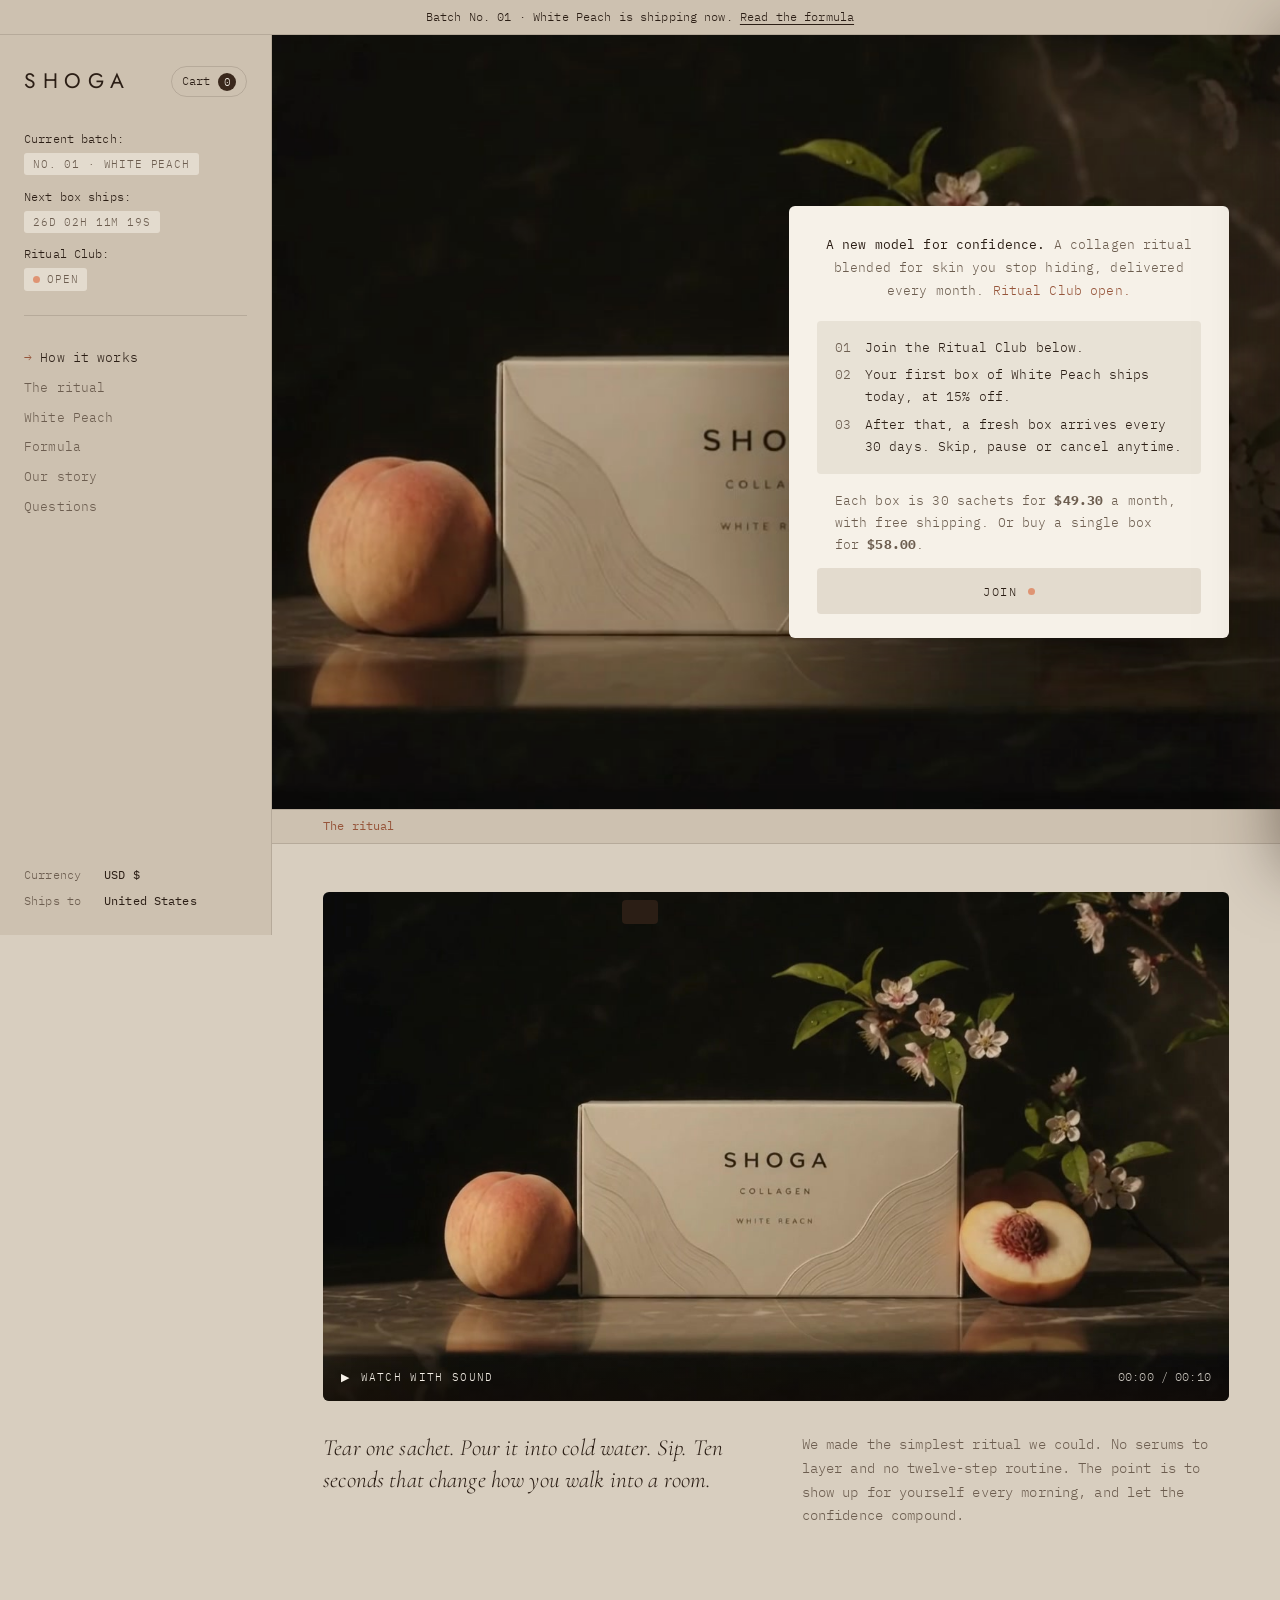
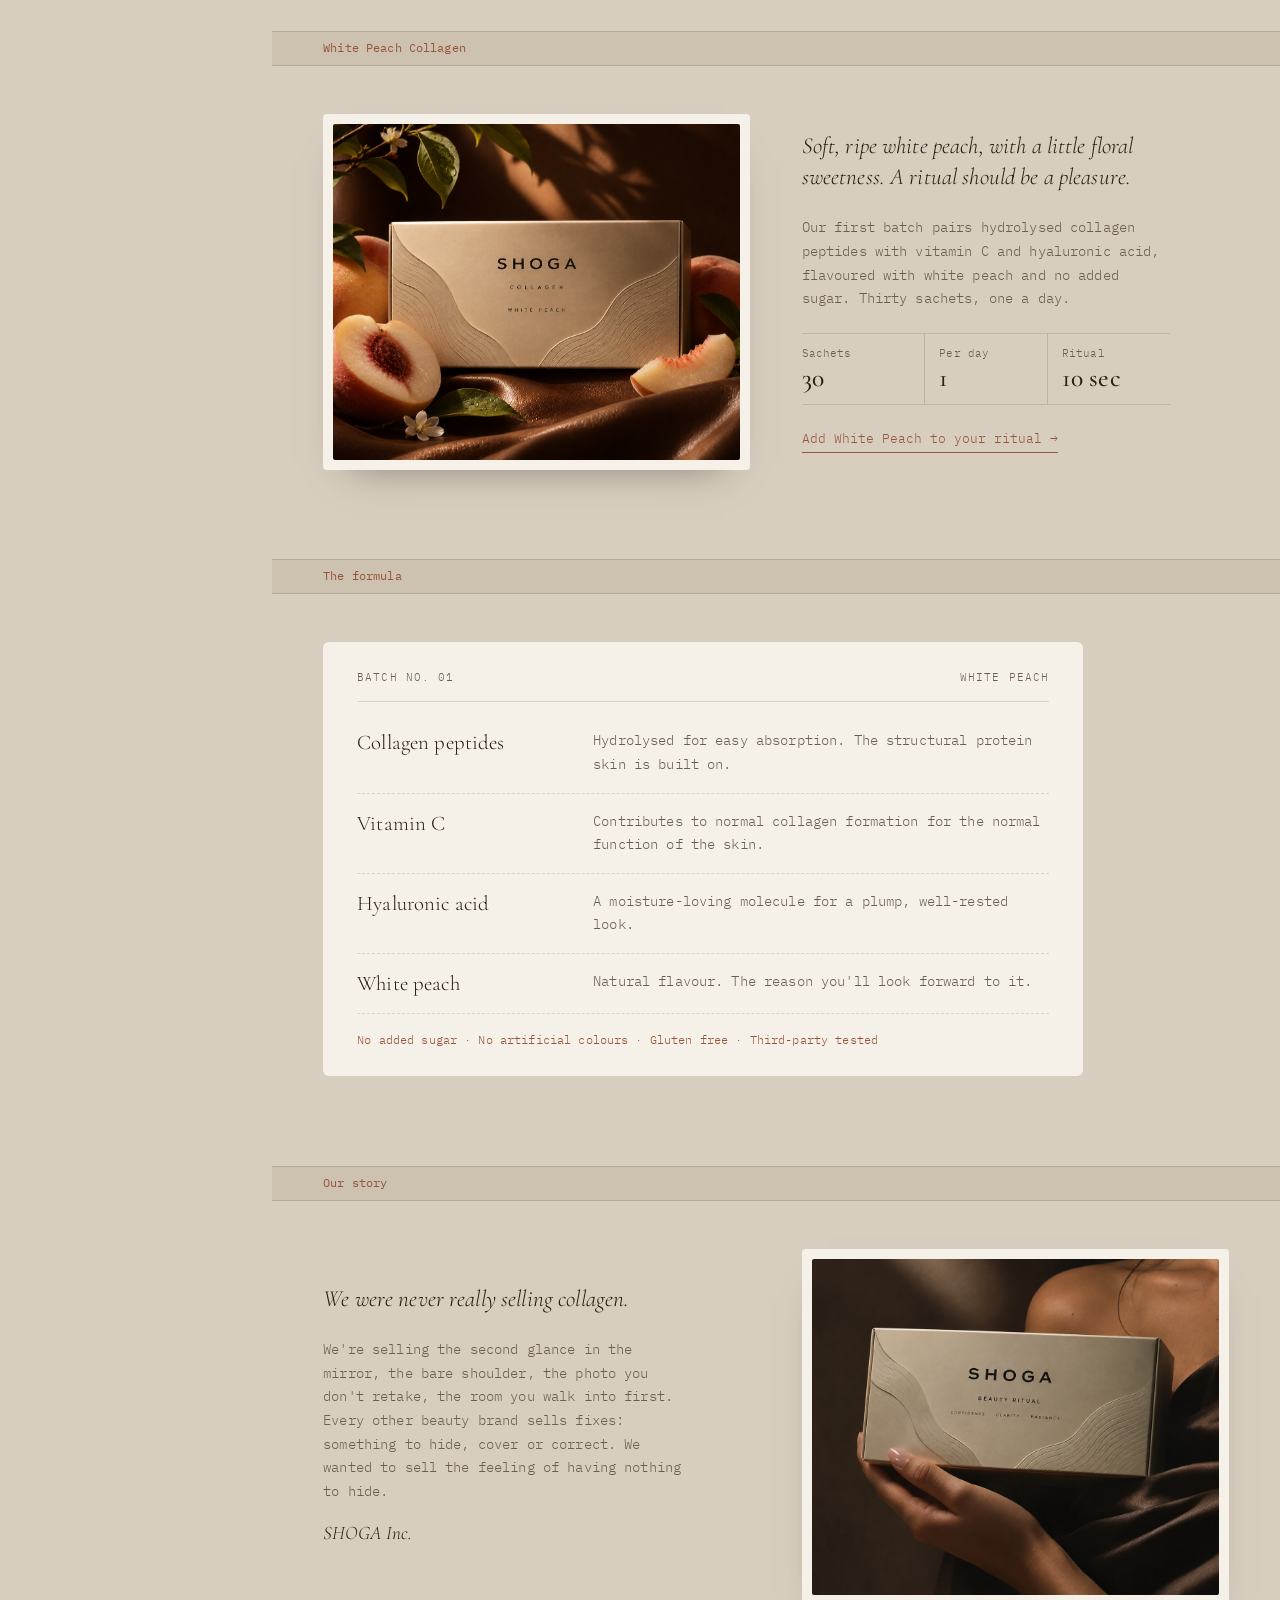
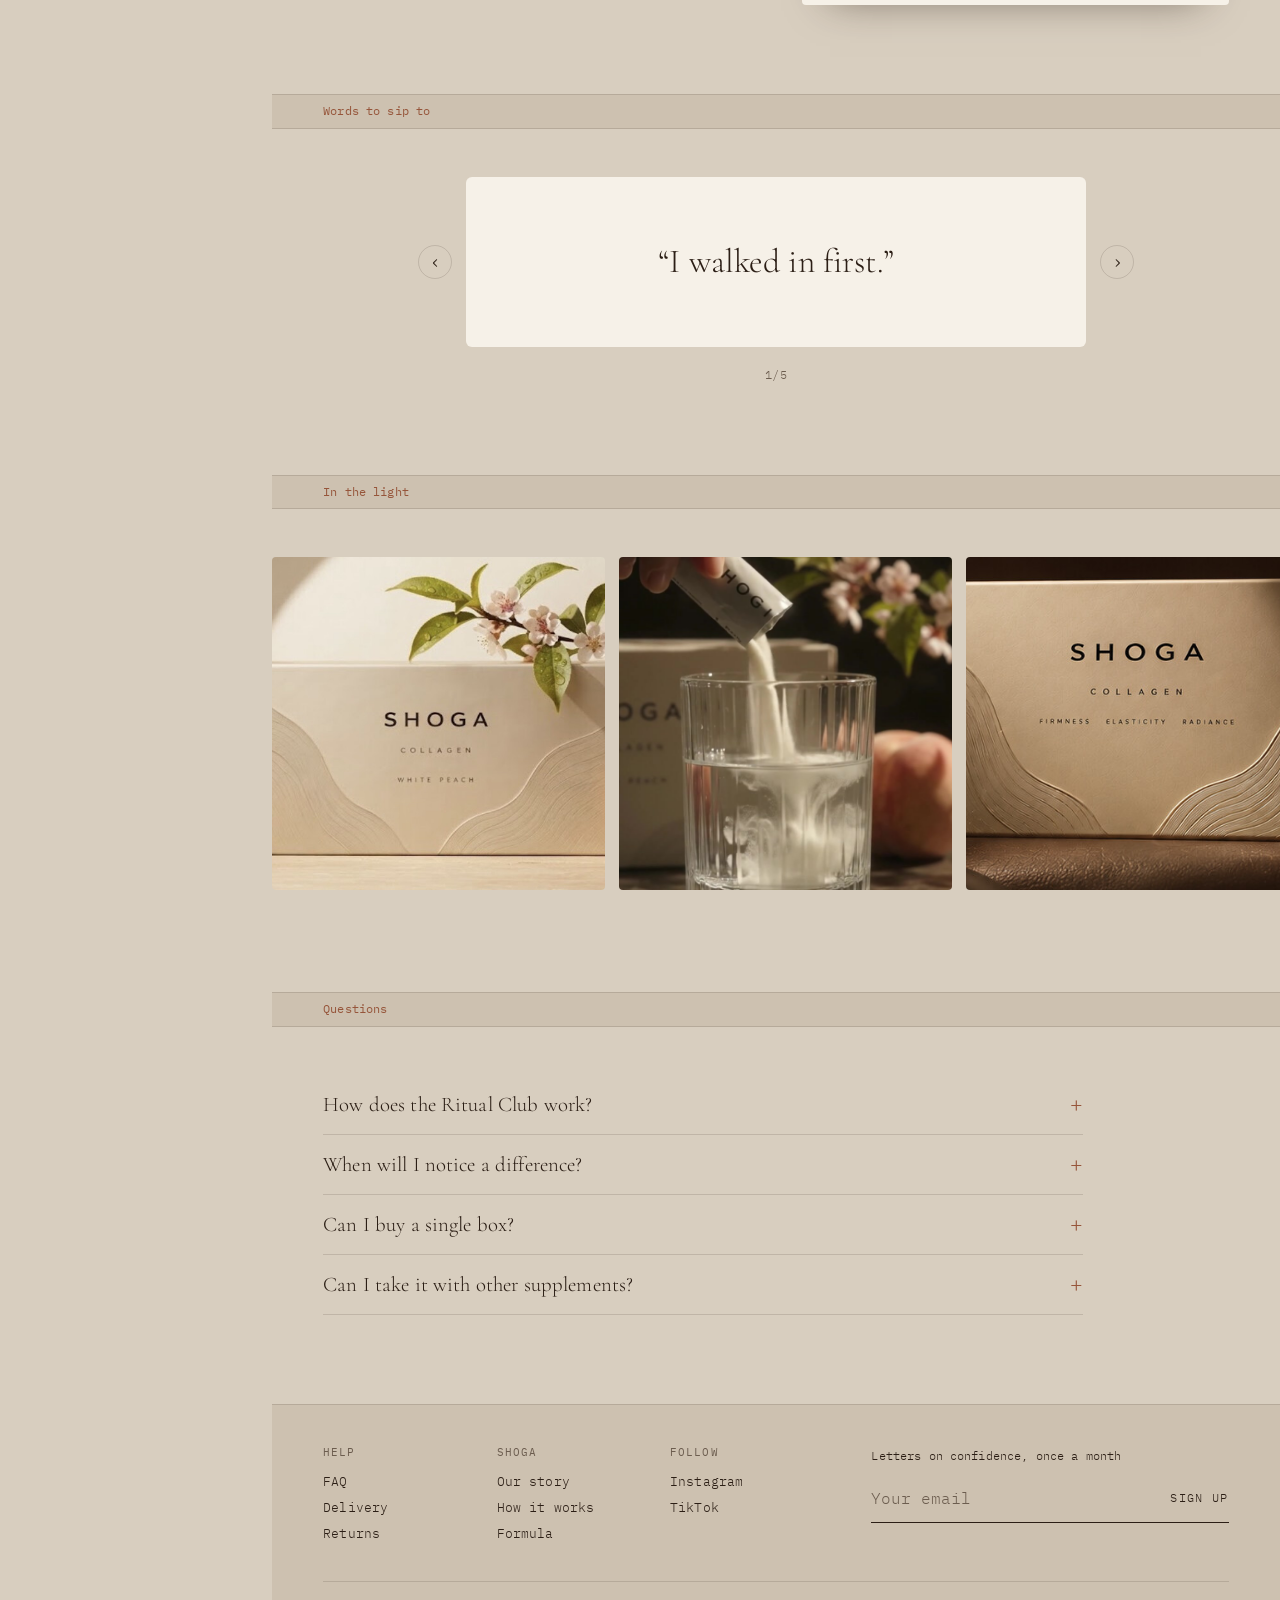
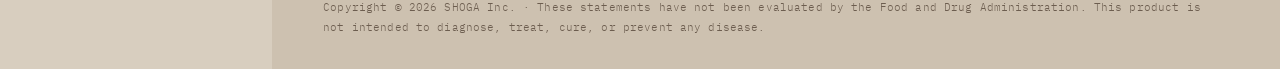
==== shoga-v2/index.html @ 698dd817 "Add SHOGA v2: membership-first Ritual Club site A second version of the site built around the Ritual" ====
<!doctype html>
<html lang="en">
<head>
  <meta charset="utf-8" />
  <meta name="viewport" content="width=device-width, initial-scale=1, viewport-fit=cover" />
  <title>SHOGA — Ritual Club</title>
  <meta name="description" content="SHOGA White Peach Collagen. A monthly confidence ritual, delivered to members of the Ritual Club." />
  <meta name="theme-color" content="#d6ccbd" />
  <link rel="preconnect" href="https://fonts.googleapis.com" />
  <link rel="preconnect" href="https://fonts.gstatic.com" crossorigin />
  <link href="https://fonts.googleapis.com/css2?family=Cormorant+Garamond:ital,wght@0,400;0,500;1,400&family=Jost:wght@400&family=IBM+Plex+Mono:ital,wght@0,300;0,400;0,500;1,300&display=swap" rel="stylesheet" />
  <link rel="stylesheet" href="styles.css" />
</head>
<body>
  <p class="notice"><a href="#formula">Batch No. 01 · White Peach is shipping now. <u>Read the formula</u></a></p>

  <div class="frame">
    <!-- Sidebar (desktop) / top bar (mobile) -->
    <aside class="side">
      <div class="side__top">
        <a href="#top" class="logo" aria-label="SHOGA home">SHOGA</a>
        <div class="side__actions">
          <button class="pill-btn cart-toggle" type="button" aria-label="Open cart">Cart <span class="cart-count">0</span></button>
          <button class="menu-btn" type="button" aria-label="Open menu" aria-expanded="false"><span></span><span></span><span></span></button>
        </div>
      </div>

      <dl class="status">
        <div><dt>Current batch:</dt><dd><span class="tag">No. 01 · White Peach</span></dd></div>
        <div><dt>Next box ships:</dt><dd><span class="tag tag--count" id="countdown">--d --h --m --s</span></dd></div>
        <div><dt>Ritual Club:</dt><dd><span class="tag tag--open"><i></i>Open</span></dd></div>
      </dl>

      <nav class="side__nav" aria-label="Sections">
        <a href="#how">How it works</a>
        <a href="#film">The ritual</a>
        <a href="#white-peach">White Peach</a>
        <a href="#formula">Formula</a>
        <a href="#story">Our story</a>
        <a href="#faq">Questions</a>
      </nav>

      <div class="side__foot">
        <div><span>Currency</span><b>USD $</b></div>
        <div><span>Ships to</span><b>United States</b></div>
      </div>
    </aside>

    <main id="top">
      <!-- HERO -->
      <section class="hero" aria-label="SHOGA Ritual Club">
        <div class="hero__media">
          <video autoplay muted loop playsinline preload="auto" poster="assets/ritual-poster.jpg">
            <source src="assets/ritual.mp4" type="video/mp4" />
          </video>
        </div>
        <div class="card hero__card" id="how">
          <p class="hero__lede"><b>A new model for confidence.</b> A collagen ritual blended for skin you stop hiding, delivered every month. <span class="accent">Ritual Club open.</span></p>
          <ol class="steps">
            <li><span>01</span>Join the Ritual Club below.</li>
            <li><span>02</span>Your first box of White Peach ships today, at 15% off.</li>
            <li><span>03</span>After that, a fresh box arrives every 30 days. Skip, pause or cancel anytime.</li>
          </ol>
          <p class="small">Each box is 30 sachets for <b data-price-sub></b> a month, with free shipping. Or buy a single box for <b data-price-once></b>.</p>
          <button class="btn btn--join" type="button" data-join>Join <i class="dot"></i></button>
        </div>
      </section>

      <!-- FILM -->
      <section class="block" id="film">
        <h2 class="label"><a href="#film">The ritual <span>#</span></a></h2>
        <div class="film">
          <video class="film__video" muted loop playsinline preload="metadata" poster="assets/step-box.jpg">
            <source src="assets/ritual.mp4" type="video/mp4" />
          </video>
          <div class="film__bar">
            <button class="film__play" type="button" aria-pressed="false">▶ <span>Watch with sound</span></button>
            <span class="film__time">00:00 / 00:10</span>
          </div>
        </div>
        <div class="split">
          <p class="italic">Tear one sachet. Pour it into cold water. Sip. Ten seconds that change how you walk into a room.</p>
          <p>We made the simplest ritual we could. No serums to layer and no twelve-step routine. The point is to show up for yourself every morning, and let the confidence compound.</p>
        </div>
      </section>

      <!-- WHITE PEACH -->
      <section class="block" id="white-peach">
        <h2 class="label"><a href="#white-peach">White Peach Collagen <span>#</span></a></h2>
        <div class="feature">
          <figure class="frame-img"><img src="assets/product-peach.jpg" alt="SHOGA Collagen White Peach box with fresh peaches on silk" loading="lazy" /></figure>
          <div class="feature__text">
            <p class="italic">Soft, ripe white peach, with a little floral sweetness. A ritual should be a pleasure.</p>
            <p>Our first batch pairs hydrolysed collagen peptides with vitamin C and hyaluronic acid, flavoured with white peach and no added sugar. Thirty sachets, one a day.</p>
            <ul class="facts">
              <li><span>Sachets</span><b>30</b></li>
              <li><span>Per day</span><b>1</b></li>
              <li><span>Ritual</span><b>10 sec</b></li>
            </ul>
            <button class="link" type="button" data-join>Add White Peach to your ritual →</button>
          </div>
        </div>
      </section>

      <!-- FORMULA -->
      <section class="block" id="formula">
        <h2 class="label"><a href="#formula">The formula <span>#</span></a></h2>
        <div class="card ledger">
          <p class="ledger__head"><span>Batch No. 01</span><span>White Peach</span></p>
          <dl>
            <div><dt>Collagen peptides</dt><dd>Hydrolysed for easy absorption. The structural protein skin is built on.</dd></div>
            <div><dt>Vitamin C</dt><dd>Contributes to normal collagen formation for the normal function of the skin.</dd></div>
            <div><dt>Hyaluronic acid</dt><dd>A moisture-loving molecule for a plump, well-rested look.</dd></div>
            <div><dt>White peach</dt><dd>Natural flavour. The reason you'll look forward to it.</dd></div>
          </dl>
          <p class="ledger__foot">No added sugar · No artificial colours · Gluten free · Third-party tested</p>
        </div>
      </section>

      <!-- STORY -->
      <section class="block" id="story">
        <h2 class="label"><a href="#story">Our story <span>#</span></a></h2>
        <div class="feature feature--rev">
          <figure class="frame-img"><img src="assets/hold.jpg" alt="A woman holding the SHOGA beauty ritual box against her shoulder" loading="lazy" /></figure>
          <div class="feature__text">
            <p class="italic">We were never really selling collagen.</p>
            <p>We're selling the second glance in the mirror, the bare shoulder, the photo you don't retake, the room you walk into first. Every other beauty brand sells fixes: something to hide, cover or correct. We wanted to sell the feeling of having nothing to hide.</p>
            <p class="sign">SHOGA Inc.</p>
          </div>
        </div>
      </section>

      <!-- WORDS (carousel) -->
      <section class="block" id="words">
        <h2 class="label"><a href="#words">Words to sip to <span>#</span></a></h2>
        <div class="carousel" aria-roledescription="carousel">
          <button class="carousel__nav" type="button" data-dir="-1" aria-label="Previous">‹</button>
          <div class="card carousel__card">
            <p class="carousel__quote" aria-live="polite"></p>
          </div>
          <button class="carousel__nav" type="button" data-dir="1" aria-label="Next">›</button>
          <p class="carousel__count"></p>
        </div>
      </section>

      <!-- GALLERY -->
      <section class="block" id="gallery">
        <h2 class="label"><a href="#gallery">In the light <span>#</span></a></h2>
        <div class="gallery" tabindex="0" aria-label="Product photos, scroll sideways">
          <img src="assets/daylight.jpg" alt="SHOGA box in daylight with peach blossom" loading="lazy" />
          <img src="assets/step-pour.jpg" alt="Collagen powder pouring into a glass of water" loading="lazy" />
          <img src="assets/box-night.jpg" alt="SHOGA box in warm evening light" loading="lazy" />
          <img src="assets/peach-macro.jpg" alt="Close-up of a dewy white peach" loading="lazy" />
          <img src="assets/emboss.jpg" alt="Embossed wave lines on the SHOGA box" loading="lazy" />
        </div>
      </section>

      <!-- FAQ -->
      <section class="block" id="faq">
        <h2 class="label"><a href="#faq">Questions <span>#</span></a></h2>
        <div class="faq">
          <details><summary>How does the Ritual Club work?</summary><p>Your first box ships when you join. After that a fresh box ships every 30 days at 15% off, with free shipping. Skip, pause or cancel from your account before the next box ships.</p></details>
          <details><summary>When will I notice a difference?</summary><p>Everyone's skin is different, so we don't promise overnight miracles. Collagen rewards consistency. We recommend the daily ritual for at least 8–12 weeks.</p></details>
          <details><summary>Can I buy a single box?</summary><p>Yes. Choose "One box" when you join. It's a single 30-day box with no subscription.</p></details>
          <details><summary>Can I take it with other supplements?</summary><p>Usually, yes. If you're pregnant, breastfeeding, taking medication or have a medical condition, check with your doctor first.</p></details>
        </div>
      </section>

      <footer class="footer">
        <div class="footer__cols">
          <div><h3>Help</h3><a href="#faq">FAQ</a><a href="#faq">Delivery</a><a href="#faq">Returns</a></div>
          <div><h3>SHOGA</h3><a href="#story">Our story</a><a href="#how">How it works</a><a href="#formula">Formula</a></div>
          <div><h3>Follow</h3><a href="#top">Instagram</a><a href="#top">TikTok</a></div>
        </div>
        <form class="newsletter" novalidate>
          <label for="email">Letters on confidence, once a month</label>
          <div><input id="email" type="email" placeholder="Your email" autocomplete="email" required /><button type="submit">Sign up</button></div>
          <p class="newsletter__msg" role="status"></p>
        </form>
        <p class="footer__legal">Copyright © <span id="year"></span> SHOGA Inc. · These statements have not been evaluated by the Food and Drug Administration. This product is not intended to diagnose, treat, cure, or prevent any disease.</p>
      </footer>
    </main>
  </div>

  <!-- Mobile menu -->
  <nav class="sheet-menu" aria-label="Sections" hidden>
    <a href="#how">How it works</a>
    <a href="#film">The ritual</a>
    <a href="#white-peach">White Peach</a>
    <a href="#formula">Formula</a>
    <a href="#story">Our story</a>
    <a href="#faq">Questions</a>
  </nav>

  <!-- Mobile join bar -->
  <div class="joinbar">
    <span><b data-price-sub></b> / month · Club open</span>
    <button class="btn btn--join" type="button" data-join>Join <i class="dot"></i></button>
  </div>

  <!-- Join card (modal on desktop, bottom sheet on mobile) -->
  <div class="scrim" hidden></div>
  <div class="join" role="dialog" aria-modal="true" aria-labelledby="joinTitle" hidden>
    <button class="join__close" type="button" aria-label="Close">×</button>
    <h2 id="joinTitle">Join the Ritual Club</h2>
    <p>Batch No. 01 · White Peach is shipping now. Choose how you'd like your ritual.</p>
    <fieldset class="opts">
      <legend class="sr-only">Plan</legend>
      <label class="opt"><input type="radio" name="plan" value="sub" id="plan-sub" checked />
        <span><b>Ritual Club</b><em>Every 30 days · Save 15% · Free shipping</em></span><strong data-price-sub></strong></label>
      <label class="opt"><input type="radio" name="plan" value="once" id="plan-once" />
        <span><b>One box</b><em>A single 30-day box</em></span><strong data-price-once></strong></label>
    </fieldset>
    <div class="join__qty">
      <span>Boxes</span>
      <div class="qty"><button type="button" data-q="-1" aria-label="Fewer boxes">−</button><output id="qty">1</output><button type="button" data-q="1" aria-label="More boxes">+</button></div>
    </div>
    <p class="join__meta"><span>Batch No. 01</span><span><i class="dot"></i> Club open</span></p>
    <button class="btn btn--solid" type="button" id="addToCart">Add to cart · <span data-total></span></button>
  </div>

  <!-- Cart -->
  <aside class="cart" aria-label="Cart" hidden>
    <header><h2>Your ritual</h2><button class="join__close cart-close" type="button" aria-label="Close cart">×</button></header>
    <div class="cart__items"></div>
    <footer>
      <p class="cart__row"><span>Subtotal</span><b data-subtotal>$0.00</b></p>
      <button class="btn btn--solid" type="button" id="checkout">Checkout</button>
    </footer>
  </aside>

  <div class="toast" role="status" aria-live="polite"></div>

  <script src="main.js"></script>
</body>
</html>
---- shoga-v2/styles.css ----
/* SHOGA v2 — Ritual Club
   Layout: a fixed status sidebar beside one long column of labelled ledger sections.
   On phones the sidebar becomes a top bar with a swipeable status strip. */
:root {
  color-scheme: light;
  --sand: #d8cebf;        /* page: travertine from the daylight shoot */
  --sand-deep: #cdc1b0;   /* sidebar and label bands */
  --paper: #f6f1e8;       /* cards */
  --ink: #2b1e15;         /* cocoa text */
  --ink-soft: #6c5d4f;
  --line: rgba(43, 30, 21, .14);
  --peach: #df9473;       /* status dot, small accents */
  --accent: #96553a;      /* accent text on paper */
  --button: #3a281c;

  --mono: "IBM Plex Mono", ui-monospace, "SFMono-Regular", Menlo, monospace;
  --serif: "Cormorant Garamond", Georgia, "Times New Roman", serif;
  --brand: "Jost", "Helvetica Neue", Arial, sans-serif;

  --side: 272px;
  --pad: max(16px, env(safe-area-inset-left, 0px));
  --pad-r: max(16px, env(safe-area-inset-right, 0px));
  --ease: cubic-bezier(.22, 1, .36, 1);
}

*, *::before, *::after { box-sizing: border-box; }
html { scroll-behavior: smooth; -webkit-text-size-adjust: 100%; scroll-padding-top: 16px; }
body {
  margin: 0; background: var(--sand); color: var(--ink);
  font: 300 13.5px/1.75 var(--mono); letter-spacing: .01em;
  -webkit-font-smoothing: antialiased;
}
body.lock { overflow: hidden; }
img, video { display: block; max-width: 100%; }
a { color: inherit; }
button { font: inherit; color: inherit; background: none; border: 0; padding: 0; cursor: pointer; }
p { margin: 0 0 1em; }
::selection { background: var(--peach); color: var(--ink); }
:focus-visible { outline: 1px solid var(--accent); outline-offset: 3px; }
.sr-only { position: absolute; width: 1px; height: 1px; overflow: hidden; clip: rect(0 0 0 0); white-space: nowrap; }
.accent { color: var(--accent); }
.small { font-size: 12.5px; color: var(--ink-soft); }
.italic { font-family: var(--serif); font-style: italic; font-size: 1.45rem; line-height: 1.35; text-wrap: balance; }

/* ---------- Notice ---------- */
.notice { margin: 0; padding: 7px var(--pad-r) 7px var(--pad); text-align: center; font-size: 11.5px; background: var(--sand-deep); border-bottom: 1px solid var(--line); }
.notice a { text-decoration: none; }
.notice u { text-underline-offset: 3px; }

/* ---------- Frame ---------- */
.frame { display: grid; grid-template-columns: var(--side) minmax(0, 1fr); align-items: start; }

/* ---------- Sidebar ---------- */
.side {
  position: sticky; top: 0; height: 100vh; height: 100dvh; overflow-y: auto; scrollbar-width: none;
  display: flex; flex-direction: column; gap: 28px;
  padding: 28px 24px 24px max(24px, env(safe-area-inset-left, 0px));
  background: var(--sand-deep); border-right: 1px solid var(--line);
}
.side__top { display: flex; align-items: center; justify-content: space-between; gap: 12px; }
.logo { font-family: var(--brand); font-weight: 400; font-size: 21px; letter-spacing: .32em; text-decoration: none; }
.side__actions { display: flex; align-items: center; gap: 10px; }
.pill-btn { display: inline-flex; align-items: center; gap: 8px; padding: 4px 10px; border: 1px solid var(--line); border-radius: 100px; font-size: 11.5px; transition: background .3s; }
.pill-btn:hover { background: var(--paper); }
.cart-count { min-width: 18px; padding: 0 5px; border-radius: 9px; background: var(--button); color: var(--paper); font-size: 10.5px; line-height: 18px; text-align: center; }
.menu-btn { display: none; }

.status { margin: 0; display: grid; gap: 10px; padding-bottom: 24px; border-bottom: 1px solid var(--line); }
.status > div { display: grid; grid-template-columns: 1fr; gap: 3px; }
.status dt { font-size: 12px; }
.status dd { margin: 0; }
.tag {
  display: inline-flex; align-items: center; gap: 7px; padding: 2px 9px; min-height: 22px;
  background: rgba(246, 241, 232, .55); border-radius: 3px;
  font-size: 10.5px; letter-spacing: .08em; text-transform: uppercase; color: var(--ink-soft);
  font-variant-numeric: tabular-nums; white-space: nowrap;
}
.tag--open i, .dot { display: inline-block; width: 7px; height: 7px; border-radius: 50%; background: var(--peach); animation: pulse 2.4s ease-in-out infinite; }
@keyframes pulse { 50% { opacity: .35; } }

.side__nav { display: grid; gap: 2px; }
.side__nav a { text-decoration: none; font-size: 12.5px; color: var(--ink-soft); padding: 3px 0; transition: color .2s, padding .3s var(--ease); }
.side__nav a:hover, .side__nav a.is-active { color: var(--ink); padding-left: 8px; }
.side__nav a.is-active::before { content: "→ "; color: var(--accent); margin-left: -8px; }

.side__foot { margin-top: auto; display: grid; gap: 6px; font-size: 11.5px; }
.side__foot div { display: grid; grid-template-columns: 80px 1fr; }
.side__foot span { color: var(--ink-soft); }
.side__foot b { font-weight: 400; }

/* ---------- Main column ---------- */
main { min-width: 0; }

.hero { position: relative; min-height: min(86vh, 820px); display: grid; align-items: center; justify-items: end; padding: 32px clamp(16px, 4vw, 56px); overflow: hidden; isolation: isolate; }
.hero__media { position: absolute; inset: 0; z-index: -1; background: var(--ink); }
.hero__media video { width: 100%; height: 100%; object-fit: cover; opacity: .9; }
.card { background: var(--paper); border-radius: 6px; }
.hero__card { width: min(440px, 100%); padding: 28px 28px 24px; box-shadow: 0 30px 60px -30px rgba(43,30,21,.5); }
.hero__lede { text-align: center; font-size: 13px; color: var(--ink-soft); margin-bottom: 18px; }
.hero__lede b { font-weight: 400; color: var(--ink); }
.steps { list-style: none; margin: 0 0 16px; padding: 16px 18px; background: rgba(216, 206, 191, .45); border-radius: 4px; display: grid; gap: 6px; font-size: 12.5px; }
.steps li { display: grid; grid-template-columns: 30px 1fr; }
.steps span { color: var(--ink-soft); font-variant-numeric: tabular-nums; }
.hero__card .small { padding: 0 18px; }

.btn { display: inline-flex; align-items: center; justify-content: center; gap: 10px; min-height: 46px; padding: 0 24px; border-radius: 4px; font-size: 12px; letter-spacing: .14em; text-transform: uppercase; transition: background .3s, color .3s, transform .2s; }
.btn:active { transform: scale(.98); }
.btn--join { width: 100%; background: rgba(216, 206, 191, .6); }
.btn--join:hover { background: var(--sand-deep); }
.btn--solid { width: 100%; background: var(--button); color: var(--paper); }
.btn--solid:hover { background: #4d3626; }

/* ---------- Labelled blocks ---------- */
.block { padding-bottom: clamp(48px, 7vw, 96px); }
.label { position: sticky; top: 0; z-index: 5; margin: 0 0 clamp(24px, 4vw, 48px); padding: 8px clamp(16px, 4vw, 56px); background: var(--sand-deep); border-block: 1px solid var(--line); font: 400 12px/1.4 var(--mono); color: var(--accent); }
.label a { text-decoration: none; }
.label span { color: var(--ink-soft); opacity: 0; transition: opacity .2s; }
.label a:hover span, .label a:focus-visible span { opacity: 1; }
.block > :not(.label) { margin-inline: clamp(16px, 4vw, 56px); }

.film { position: relative; overflow: hidden; border-radius: 6px; background: var(--ink); aspect-ratio: 16 / 9; max-width: 100%; }
.film__video { width: 100%; height: 100%; object-fit: cover; }
.film__bar { position: absolute; left: 0; right: 0; bottom: 0; display: flex; justify-content: space-between; align-items: center; gap: 12px; padding: 14px 18px; background: linear-gradient(0deg, rgba(20,12,7,.6), transparent); color: var(--paper); font-size: 11.5px; }
.film__play { display: inline-flex; gap: 10px; align-items: center; letter-spacing: .12em; text-transform: uppercase; font-size: 11px; }
.film__time { font-variant-numeric: tabular-nums; opacity: .8; }

.split { display: grid; grid-template-columns: 1fr 1fr; gap: clamp(20px, 4vw, 56px); margin-top: 32px; max-width: 980px; }
.split p:last-child { color: var(--ink-soft); }

.feature { display: grid; grid-template-columns: minmax(0, 1fr) minmax(0, 1fr); gap: clamp(24px, 4vw, 64px); align-items: center; max-width: 1100px; }
.feature--rev .frame-img { order: 2; }
.frame-img { margin: 0; padding: 10px; background: var(--paper); border-radius: 4px; box-shadow: 0 20px 40px -28px rgba(43,30,21,.6); }
.frame-img img { width: 100%; aspect-ratio: 4 / 3.3; object-fit: cover; border-radius: 2px; }
.feature__text { max-width: 46ch; }
.feature__text > p:not(.italic) { color: var(--ink-soft); }
.facts { list-style: none; margin: 22px 0; padding: 0; display: grid; grid-template-columns: repeat(3, 1fr); border-block: 1px solid var(--line); }
.facts li { display: grid; padding: 10px 0; }
.facts li + li { padding-left: 14px; border-left: 1px solid var(--line); }
.facts span { font-size: 11px; color: var(--ink-soft); }
.facts b { font-family: var(--serif); font-weight: 500; font-size: 1.6rem; line-height: 1.2; }
.link { color: var(--accent); border-bottom: 1px solid currentColor; padding-bottom: 2px; font-size: 12.5px; }
.sign { font-family: var(--serif); font-style: italic; font-size: 1.2rem; color: var(--ink) !important; }

.ledger { max-width: 760px; padding: 26px clamp(18px, 3vw, 34px); }
.ledger__head { display: flex; justify-content: space-between; font-size: 11px; letter-spacing: .1em; text-transform: uppercase; color: var(--ink-soft); padding-bottom: 14px; border-bottom: 1px solid var(--line); }
.ledger dl { margin: 0; }
.ledger dl > div { display: grid; grid-template-columns: minmax(150px, 220px) 1fr; gap: 16px; padding: 16px 0; border-bottom: 1px dashed var(--line); }
.ledger dt { font-family: var(--serif); font-size: 1.3rem; line-height: 1.3; }
.ledger dd { margin: 0; color: var(--ink-soft); }
.ledger__foot { margin: 16px 0 0; font-size: 11.5px; color: var(--accent); }

.carousel { display: grid; grid-template-columns: auto minmax(0, 620px) auto; justify-content: center; align-items: center; gap: 14px; }
.carousel__card { padding: clamp(28px, 5vw, 48px); text-align: center; min-height: 170px; display: grid; place-items: center; }
.carousel__quote { margin: 0; font-family: var(--serif); font-size: clamp(1.5rem, 3vw, 2.1rem); line-height: 1.25; transition: opacity .35s; }
.carousel__quote.fade { opacity: 0; }
.carousel__nav { width: 34px; height: 34px; border: 1px solid var(--line); border-radius: 50%; font-size: 18px; line-height: 1; transition: background .2s; }
.carousel__nav:hover { background: var(--paper); }
.carousel__count { grid-column: 1 / -1; text-align: center; margin: 4px 0 0; font-size: 11.5px; color: var(--ink-soft); font-variant-numeric: tabular-nums; }

.gallery { display: flex; gap: 14px; overflow-x: auto; scroll-snap-type: x mandatory; padding-bottom: 12px; scrollbar-width: thin; margin-inline: 0 !important; padding-inline: clamp(16px, 4vw, 56px); }
.gallery img { flex: 0 0 auto; width: clamp(220px, 26vw, 340px); aspect-ratio: 1; object-fit: cover; border-radius: 4px; scroll-snap-align: start; }

.faq { max-width: 760px; }
.faq details { border-bottom: 1px solid var(--line); }
.faq summary { list-style: none; display: flex; justify-content: space-between; gap: 16px; padding: 16px 0; cursor: pointer; font-family: var(--serif); font-size: 1.3rem; line-height: 1.3; }
.faq summary::-webkit-details-marker { display: none; }
.faq summary::after { content: "+"; font-family: var(--mono); color: var(--accent); transition: transform .3s var(--ease); }
.faq details[open] summary::after { transform: rotate(45deg); }
.faq details p { color: var(--ink-soft); max-width: 62ch; }

/* ---------- Footer ---------- */
.footer { display: grid; grid-template-columns: 1.4fr 1fr; gap: 32px 48px; padding: 40px clamp(16px, 4vw, 56px) calc(32px + env(safe-area-inset-bottom, 0px)); background: var(--sand-deep); border-top: 1px solid var(--line); }
.footer__cols { display: grid; grid-template-columns: repeat(3, 1fr); gap: 20px; }
.footer h3 { margin: 0 0 8px; font: 400 11px/1.4 var(--mono); letter-spacing: .1em; text-transform: uppercase; color: var(--ink-soft); }
.footer__cols a { display: block; text-decoration: none; font-size: 12.5px; padding: 2px 0; }
.footer__cols a:hover { color: var(--accent); }
.newsletter label { display: block; font-size: 12px; margin-bottom: 8px; }
.newsletter div { display: flex; border-bottom: 1px solid var(--ink); }
.newsletter input { flex: 1; min-width: 0; padding: 10px 0; border: 0; background: none; font: inherit; font-size: 16px; color: var(--ink); outline: none; }
.newsletter input::placeholder { color: var(--ink-soft); }
.newsletter button { font-size: 11.5px; letter-spacing: .12em; text-transform: uppercase; }
.newsletter__msg { min-height: 1.5em; margin: 8px 0 0; font-size: 12px; color: var(--accent); }
.footer__legal { grid-column: 1 / -1; margin: 0; padding-top: 16px; border-top: 1px solid var(--line); font-size: 11px; color: var(--ink-soft); }

/* ---------- Join card, cart, toast ---------- */
.scrim { position: fixed; inset: 0; z-index: 60; background: rgba(43, 30, 21, .35); backdrop-filter: blur(3px); -webkit-backdrop-filter: blur(3px); opacity: 0; transition: opacity .35s; }
.scrim.is-on { opacity: 1; }
.join {
  position: fixed; z-index: 70; left: 50%; top: 50%; width: min(400px, calc(100% - 32px));
  padding: 30px 26px 24px; background: var(--paper); border-radius: 6px;
  box-shadow: 0 40px 80px -30px rgba(43,30,21,.6);
  transform: translate(-50%, -46%); opacity: 0; transition: transform .45s var(--ease), opacity .35s;
}
.join.is-on { transform: translate(-50%, -50%); opacity: 1; }
.join h2 { margin: 0 0 10px; font: 400 1.9rem/1.1 var(--serif); }
.join > p { font-size: 12.5px; color: var(--ink-soft); }
.join__close { position: absolute; top: 0; right: 0; width: 40px; height: 40px; font-size: 22px; line-height: 1; color: var(--ink-soft); background: rgba(216,206,191,.45); border-radius: 0 6px 0 6px; }
.opts { border: 0; margin: 18px 0; padding: 0; display: grid; gap: 8px; }
.opt { position: relative; display: grid; grid-template-columns: 18px 1fr auto; align-items: center; gap: 10px; padding: 12px 14px; border: 1px solid var(--line); border-radius: 4px; cursor: pointer; transition: border-color .2s, background .2s; }
.opt input { margin: 0; accent-color: var(--button); width: 16px; height: 16px; }
.opt:has(input:checked) { border-color: var(--ink); background: rgba(216,206,191,.3); }
.opt b { display: block; font-weight: 400; }
.opt em { font-style: normal; font-size: 11.5px; color: var(--ink-soft); }
.opt strong { font-family: var(--serif); font-weight: 500; font-size: 1.25rem; white-space: nowrap; }
.opt strong s { font-size: .9rem; color: var(--ink-soft); margin-right: 4px; }
.join__qty { display: flex; justify-content: space-between; align-items: center; margin-bottom: 14px; font-size: 12px; }
.qty { display: inline-flex; align-items: center; border: 1px solid var(--line); border-radius: 4px; }
.qty button { width: 36px; height: 34px; font-size: 16px; }
.qty output { min-width: 22px; text-align: center; font-variant-numeric: tabular-nums; }
.join__meta { display: flex; justify-content: space-between; font-size: 10.5px; letter-spacing: .1em; text-transform: uppercase; color: var(--ink-soft); padding-top: 12px; border-top: 1px dashed var(--line); }
.join__meta span:last-child { display: inline-flex; gap: 6px; align-items: center; }

.cart { position: fixed; z-index: 70; top: 0; right: 0; bottom: 0; width: min(400px, 100%); display: flex; flex-direction: column; background: var(--paper); box-shadow: -30px 0 60px -30px rgba(43,30,21,.5); transform: translateX(100%); transition: transform .45s var(--ease); padding-bottom: env(safe-area-inset-bottom, 0px); }
.cart.is-on { transform: none; }
.cart header { position: relative; padding: 22px 24px; border-bottom: 1px solid var(--line); }
.cart header h2 { margin: 0; font: 400 1.6rem/1.1 var(--serif); }
.cart__items { flex: 1; overflow-y: auto; padding: 4px 24px; overscroll-behavior: contain; }
.cart__empty { padding: 48px 0; text-align: center; color: var(--ink-soft); }
.citem { display: grid; grid-template-columns: 64px 1fr auto; gap: 14px; align-items: center; padding: 16px 0; border-bottom: 1px solid var(--line); }
.citem img { width: 64px; height: 64px; object-fit: cover; border-radius: 3px; }
.citem b { display: block; font-weight: 400; }
.citem small { display: block; color: var(--ink-soft); font-size: 11.5px; margin-bottom: 6px; }
.citem .qty button { width: 28px; height: 26px; }
.citem__price { text-align: right; display: grid; gap: 6px; justify-items: end; }
.citem__rm { font-size: 11px; color: var(--ink-soft); text-decoration: underline; }
.upsell { width: 100%; margin: 10px 0; padding: 12px 14px; text-align: left; border: 1px dashed var(--accent); border-radius: 4px; font-size: 12px; color: var(--accent); }
.upsell:hover { background: rgba(223,148,115,.1); }
.cart footer { padding: 18px 24px 22px; border-top: 1px solid var(--line); display: grid; gap: 14px; }
.cart__row { display: flex; justify-content: space-between; margin: 0; }
.cart__row b { font-family: var(--serif); font-weight: 500; font-size: 1.3rem; }

.toast { position: fixed; z-index: 90; left: 50%; bottom: calc(24px + env(safe-area-inset-bottom, 0px)); max-width: calc(100% - 32px); padding: 12px 18px; background: var(--ink); color: var(--paper); border-radius: 4px; font-size: 12px; transform: translate(-50%, 200%); transition: transform .45s var(--ease); }
.toast.is-on { transform: translate(-50%, 0); }

.sheet-menu, .joinbar { display: none; }

/* ---------- Reveal ---------- */
.rv { opacity: 0; transform: translateY(18px); transition: opacity .9s var(--ease), transform .9s var(--ease); }
.rv.in { opacity: 1; transform: none; }

/* ---------- Tablet ---------- */
@media (max-width: 1080px) {
  :root { --side: 236px; }
  .feature, .split { grid-template-columns: 1fr; }
  .feature--rev .frame-img { order: 0; }
}

/* ---------- Phone ---------- */
@media (max-width: 760px) {
  body { font-size: 14px; }
  .frame { display: block; }
  .side {
    position: sticky; top: 0; z-index: 40; height: auto; gap: 0;
    padding: calc(10px + env(safe-area-inset-top, 0px)) var(--pad-r) 0 var(--pad);
    border-right: 0; border-bottom: 1px solid var(--line);
  }
  .logo { font-size: 18px; }
  .menu-btn { display: grid; gap: 4px; width: 36px; height: 36px; place-content: center; }
  .menu-btn span { display: block; width: 18px; height: 1px; background: var(--ink); transition: transform .3s var(--ease), opacity .2s; }
  .menu-btn[aria-expanded="true"] span:nth-child(1) { transform: translateY(5px) rotate(45deg); }
  .menu-btn[aria-expanded="true"] span:nth-child(2) { opacity: 0; }
  .menu-btn[aria-expanded="true"] span:nth-child(3) { transform: translateY(-5px) rotate(-45deg); }

  /* status rows become a swipeable strip */
  .status {
    display: flex; gap: 16px; overflow-x: auto; scrollbar-width: none;
    margin: 8px calc(var(--pad-r) * -1) 0 calc(var(--pad) * -1); padding: 8px var(--pad-r) 10px var(--pad);
    border-bottom: 0; border-top: 1px solid var(--line);
    -webkit-mask-image: linear-gradient(90deg, #000 85%, transparent); mask-image: linear-gradient(90deg, #000 85%, transparent);
  }
  .status::-webkit-scrollbar { display: none; }
  .status > div { display: flex; flex: none; gap: 6px; }
  .status dt { font-size: 11px; color: var(--ink-soft); }
  .side__nav, .side__foot { display: none; }

  .sheet-menu:not([hidden]) {
    display: grid; position: fixed; z-index: 35; left: 0; right: 0; top: var(--bar-h, 96px);
    padding: 8px var(--pad-r) 18px var(--pad); background: var(--sand-deep); border-bottom: 1px solid var(--line);
    box-shadow: 0 20px 40px -20px rgba(43,30,21,.4);
  }
  .sheet-menu a { padding: 12px 0; border-bottom: 1px solid var(--line); text-decoration: none; font-family: var(--serif); font-size: 1.4rem; }

  .label { top: var(--bar-h, 96px); }
  html { scroll-padding-top: calc(var(--bar-h, 96px) + 40px); }

  .hero { min-height: auto; padding: 0 0 20px; display: block; }
  .hero__media { position: relative; height: 56vh; min-height: 300px; }
  .hero__card { width: auto; margin: -64px var(--pad-r) 0 var(--pad); position: relative; padding: 22px 18px 18px; }
  .hero__card .small { padding: 0 4px; }
  .steps { padding: 14px; }

  .italic { font-size: 1.3rem; }
  .ledger dl > div { grid-template-columns: 1fr; gap: 4px; }
  .carousel { grid-template-columns: 1fr 1fr; }
  .carousel__card { grid-column: 1 / -1; grid-row: 1; }
  .carousel__nav { justify-self: center; }
  .gallery img { width: 72vw; }

  .footer { grid-template-columns: 1fr; padding-bottom: calc(96px + env(safe-area-inset-bottom, 0px)); }
  .footer__cols { grid-template-columns: repeat(2, 1fr); }

  /* sticky join bar */
  .joinbar {
    display: flex; position: fixed; z-index: 30; left: 0; right: 0; bottom: 0;
    align-items: center; justify-content: space-between; gap: 12px;
    padding: 10px var(--pad-r) calc(10px + env(safe-area-inset-bottom, 0px)) var(--pad);
    background: rgba(246, 241, 232, .94); backdrop-filter: blur(10px); -webkit-backdrop-filter: blur(10px);
    border-top: 1px solid var(--line); font-size: 12px;
  }
  .joinbar b { font-family: var(--serif); font-weight: 500; font-size: 1.2rem; }
  .joinbar .btn { width: auto; background: var(--button); color: var(--paper); }

  /* join card becomes a bottom sheet */
  .join {
    left: 0; right: 0; top: auto; bottom: 0; width: auto; max-height: 92dvh; overflow-y: auto;
    border-radius: 14px 14px 0 0; padding: 26px var(--pad-r) calc(20px + env(safe-area-inset-bottom, 0px)) var(--pad);
    transform: translateY(100%); opacity: 1;
  }
  .join.is-on { transform: none; }
  .join::before { content: ""; position: absolute; top: 8px; left: 50%; width: 40px; height: 4px; margin-left: -20px; border-radius: 2px; background: var(--line); }
  .join__close { border-radius: 0 14px 0 6px; }
  .opt { padding: 14px 12px; }
}

@media (prefers-reduced-motion: reduce) {
  *, *::before, *::after { animation: none !important; transition-duration: .01ms !important; }
  html { scroll-behavior: auto; }
  .rv { opacity: 1; transform: none; }
}
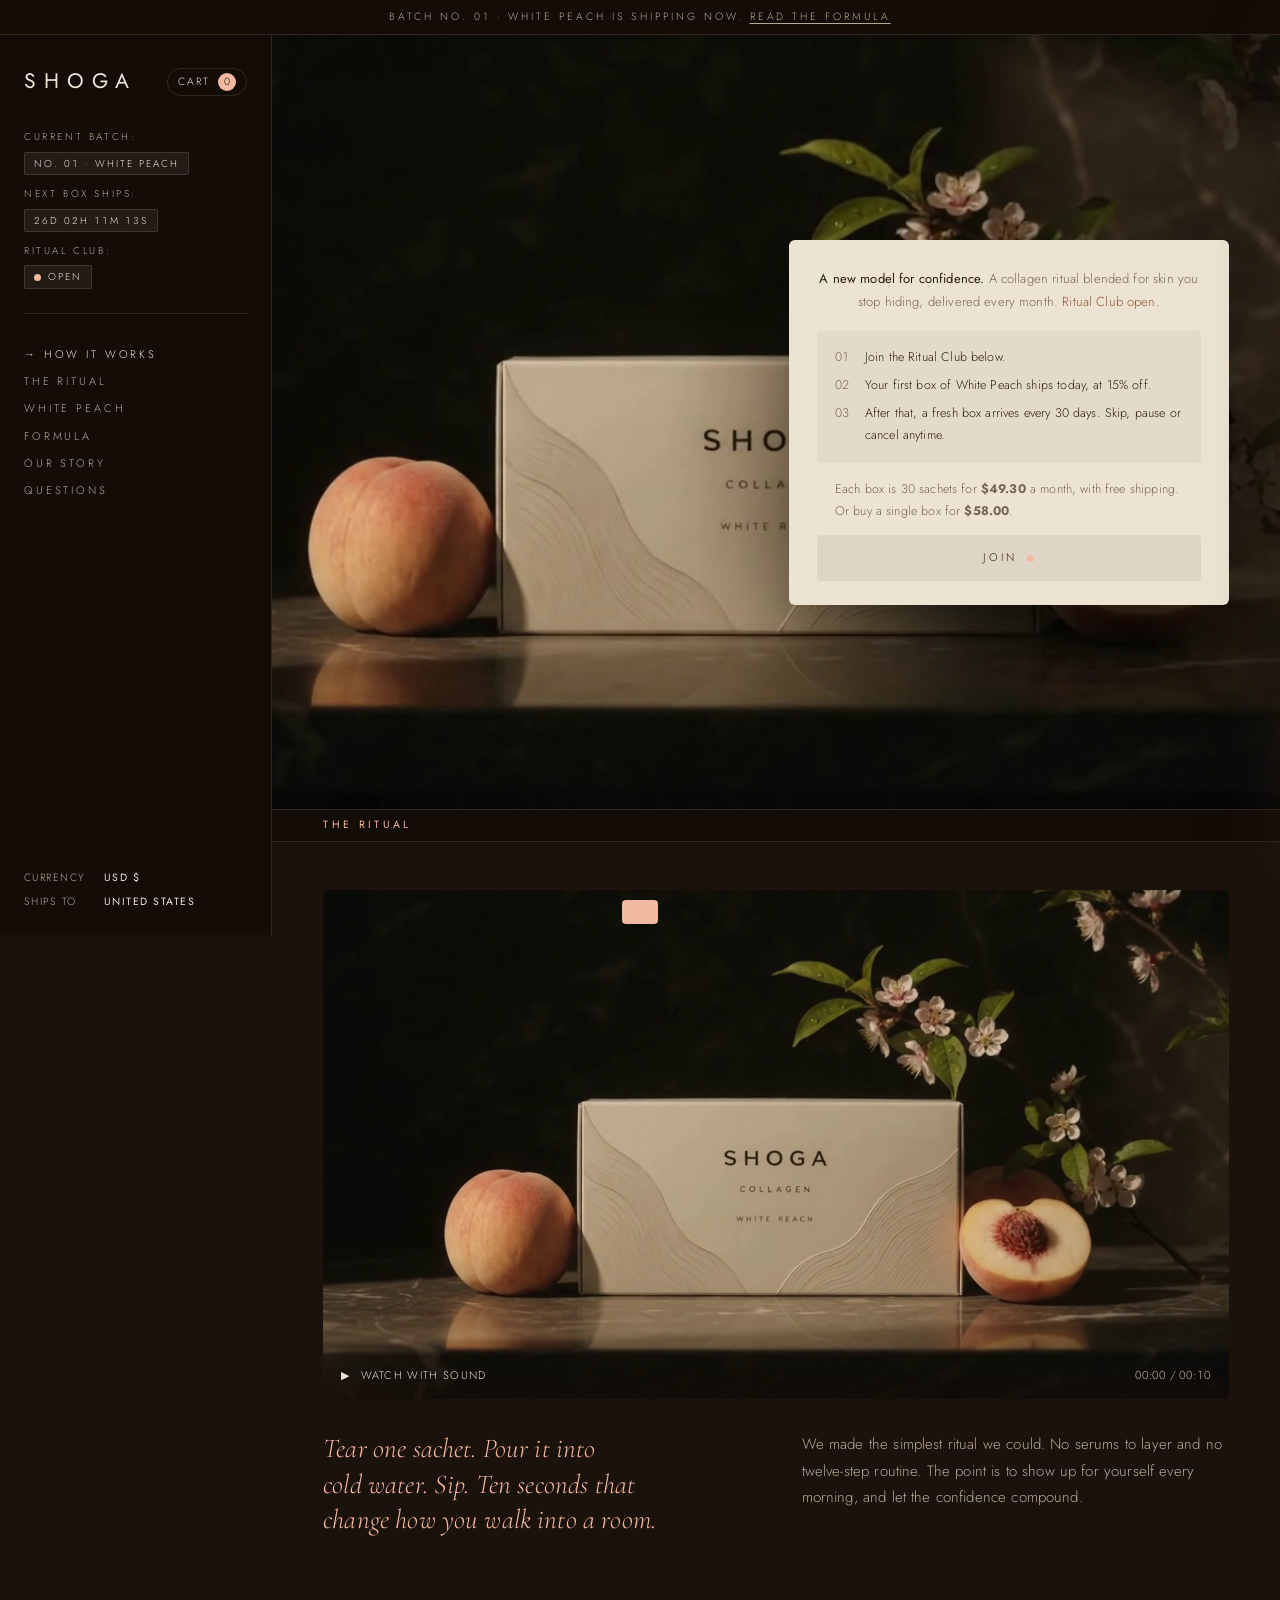
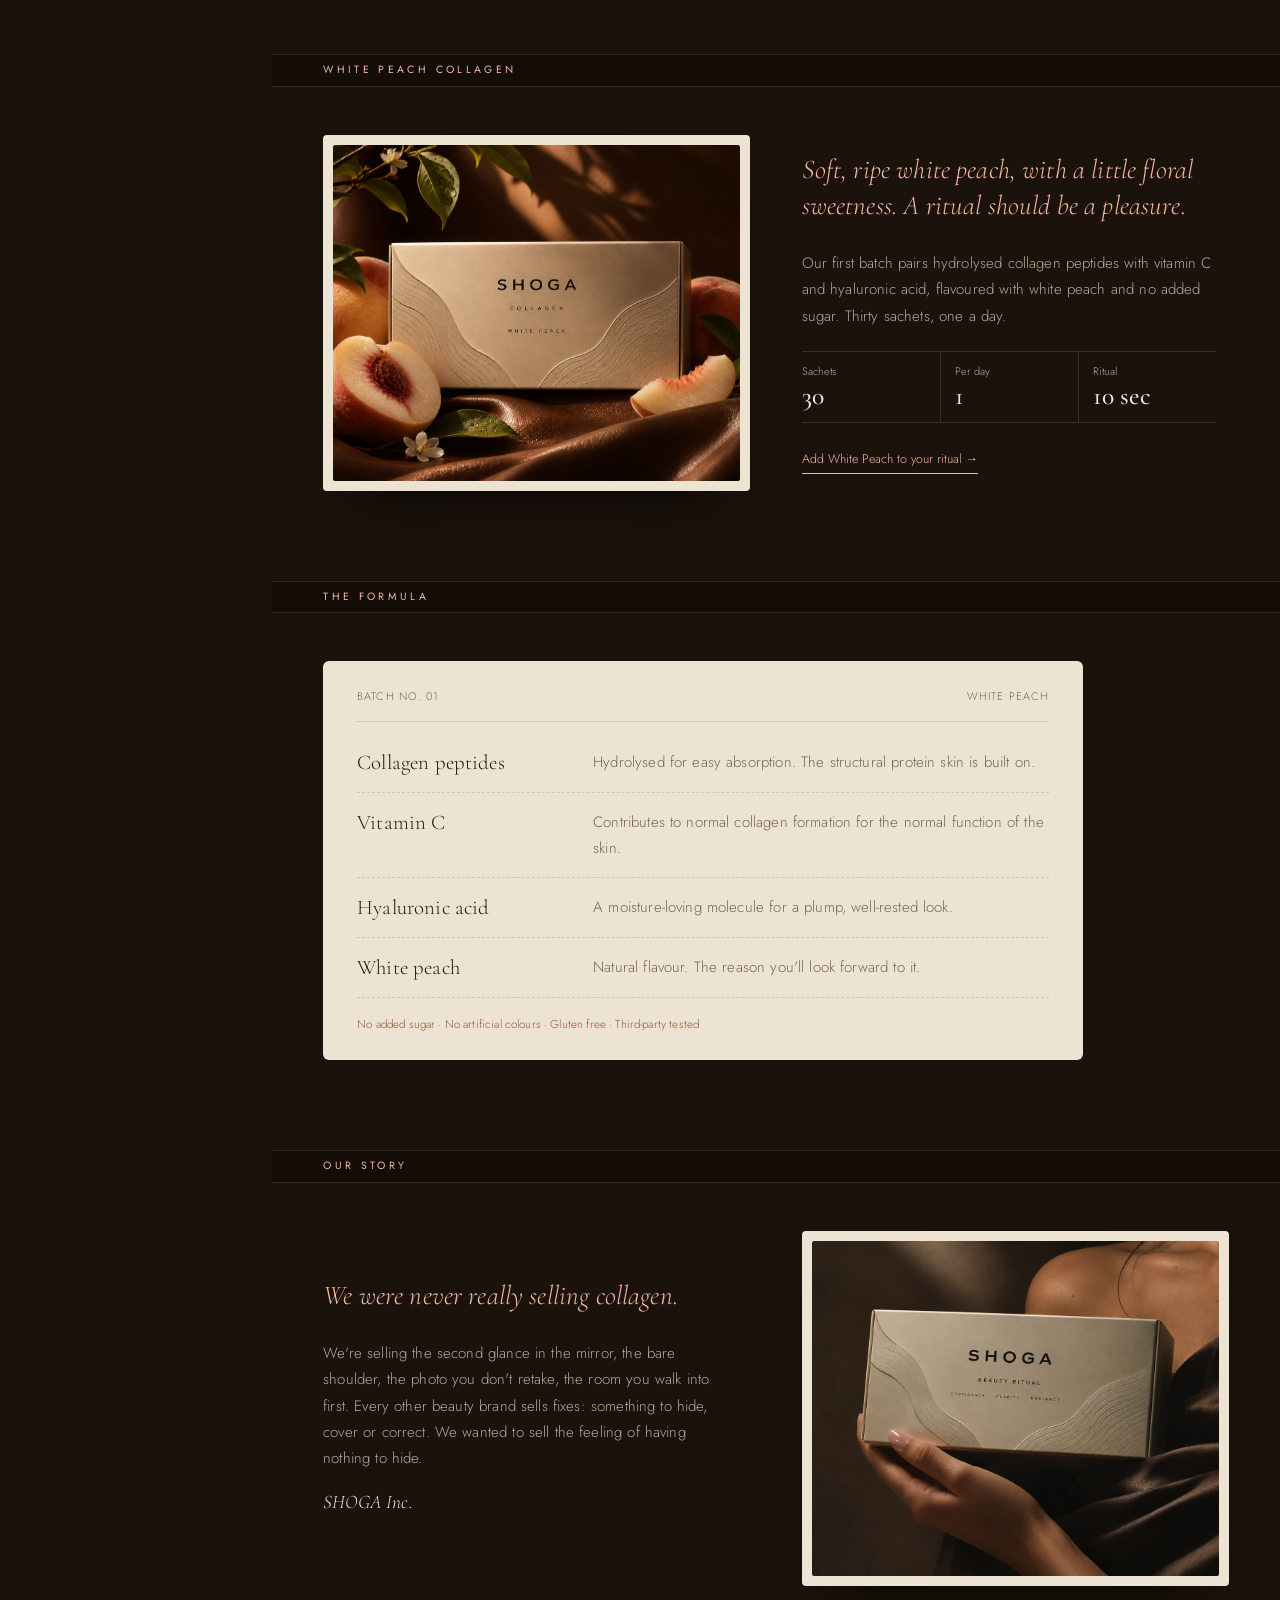
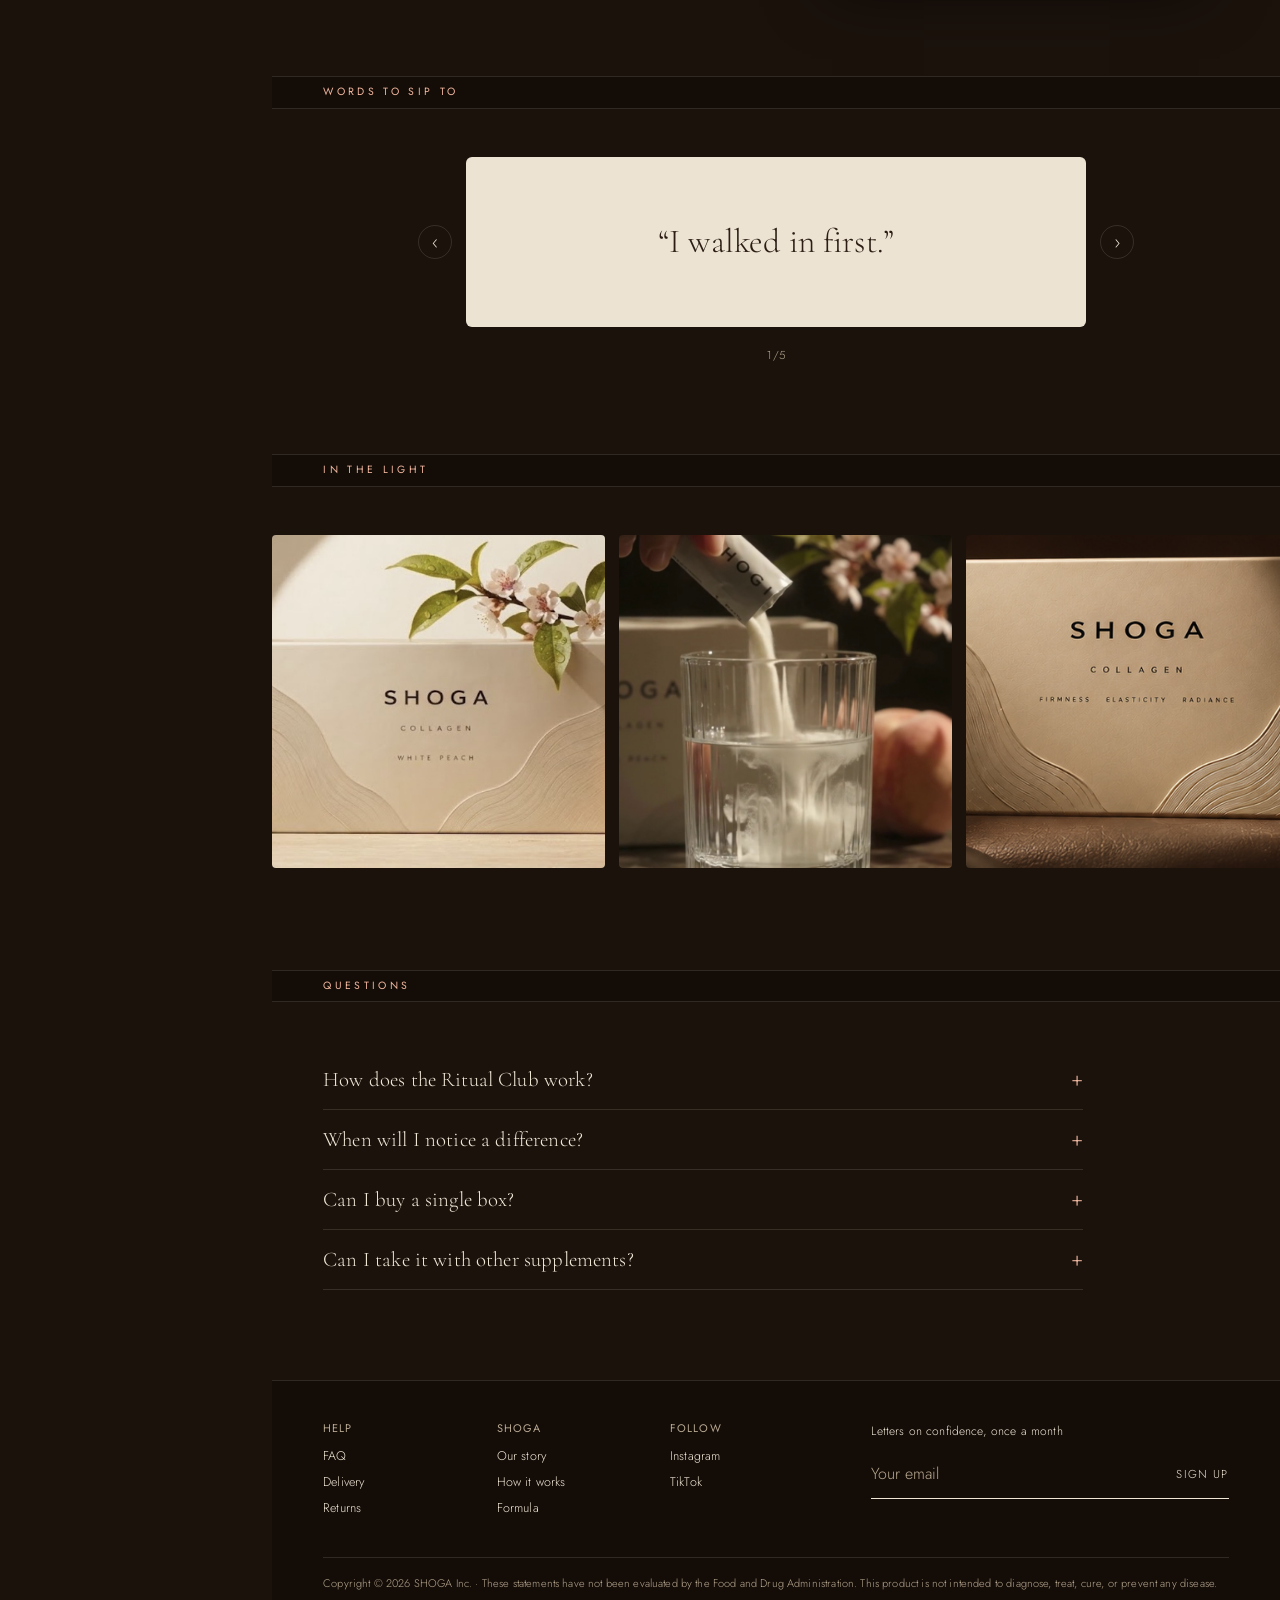
==== commit 52abf250: "Best-quality media for both sites; v2 matches the SHOGA brand - Ship the original ritual video strea" ====
--- a/shoga-v2/index.html
+++ b/shoga-v2/index.html
@@ -5,10 +5,10 @@
   <meta name="viewport" content="width=device-width, initial-scale=1, viewport-fit=cover" />
   <title>SHOGA — Ritual Club</title>
   <meta name="description" content="SHOGA White Peach Collagen. A monthly confidence ritual, delivered to members of the Ritual Club." />
-  <meta name="theme-color" content="#d6ccbd" />
+  <meta name="theme-color" content="#140c07" />
   <link rel="preconnect" href="https://fonts.googleapis.com" />
   <link rel="preconnect" href="https://fonts.gstatic.com" crossorigin />
-  <link href="https://fonts.googleapis.com/css2?family=Cormorant+Garamond:ital,wght@0,400;0,500;1,400&family=Jost:wght@400&family=IBM+Plex+Mono:ital,wght@0,300;0,400;0,500;1,300&display=swap" rel="stylesheet" />
+  <link href="https://fonts.googleapis.com/css2?family=Cormorant+Garamond:ital,wght@0,300;0,400;0,500;1,300;1,400&family=Jost:wght@300;400;500&display=swap" rel="stylesheet" />
   <link rel="stylesheet" href="styles.css" />
 </head>
 <body>
--- a/shoga-v2/styles.css
+++ b/shoga-v2/styles.css
@@ -2,18 +2,21 @@
    Layout: a fixed status sidebar beside one long column of labelled ledger sections.
    On phones the sidebar becomes a top bar with a swipeable status strip. */
 :root {
-  color-scheme: light;
-  --sand: #d8cebf;        /* page: travertine from the daylight shoot */
-  --sand-deep: #cdc1b0;   /* sidebar and label bands */
-  --paper: #f6f1e8;       /* cards */
-  --ink: #2b1e15;         /* cocoa text */
-  --ink-soft: #6c5d4f;
-  --line: rgba(43, 30, 21, .14);
-  --peach: #df9473;       /* status dot, small accents */
-  --accent: #96553a;      /* accent text on paper */
-  --button: #3a281c;
-
-  --mono: "IBM Plex Mono", ui-monospace, "SFMono-Regular", Menlo, monospace;
+  color-scheme: dark;
+  /* Brand palette: the cream box on a dark cocoa backdrop, lit warm, with white peach */
+  --sand: #1b120c;        /* page: cocoa */
+  --sand-deep: #140c07;   /* sidebar and label bands: deepest cocoa */
+  --paper: #ece3d2;       /* cards: the cream of the box */
+  --ink: #efe6d6;         /* text on cocoa */
+  --ink-soft: #b9aa93;
+  --line: rgba(239, 230, 214, .13);
+  --peach: #f2b8a0;       /* white peach */
+  --accent: #f2b8a0;      /* accent text on cocoa */
+  --gold: #c9a678;
+  --button: #2a1b12;
+  --cocoa-ink: #2b1d14;   /* text on cream */
+
+  --sans: "Jost", "Helvetica Neue", Arial, sans-serif;
   --serif: "Cormorant Garamond", Georgia, "Times New Roman", serif;
   --brand: "Jost", "Helvetica Neue", Arial, sans-serif;
 
@@ -23,11 +26,21 @@
   --ease: cubic-bezier(.22, 1, .36, 1);
 }
 
+/* Cream surfaces (cards, join sheet, cart) flip the text tokens, like print on the box */
+.card, .join, .cart, .frame-img {
+  --ink: var(--cocoa-ink);
+  --ink-soft: #75645a;
+  --line: rgba(43, 29, 20, .14);
+  --accent: #96553a;
+  color: var(--ink);
+  color-scheme: light; /* native radios and inputs drawn for the cream surface */
+}
+
 *, *::before, *::after { box-sizing: border-box; }
 html { scroll-behavior: smooth; -webkit-text-size-adjust: 100%; scroll-padding-top: 16px; }
 body {
   margin: 0; background: var(--sand); color: var(--ink);
-  font: 300 13.5px/1.75 var(--mono); letter-spacing: .01em;
+  font: 300 15px/1.75 var(--sans); letter-spacing: .01em;
   -webkit-font-smoothing: antialiased;
 }
 body.lock { overflow: hidden; }
@@ -40,10 +53,11 @@
 .sr-only { position: absolute; width: 1px; height: 1px; overflow: hidden; clip: rect(0 0 0 0); white-space: nowrap; }
 .accent { color: var(--accent); }
 .small { font-size: 12.5px; color: var(--ink-soft); }
-.italic { font-family: var(--serif); font-style: italic; font-size: 1.45rem; line-height: 1.35; text-wrap: balance; }
+.italic { font-family: var(--serif); font-style: italic; font-size: 1.7rem; line-height: 1.3; text-wrap: balance; color: var(--peach); }
+.card .italic, .join .italic { color: var(--accent); }
 
 /* ---------- Notice ---------- */
-.notice { margin: 0; padding: 7px var(--pad-r) 7px var(--pad); text-align: center; font-size: 11.5px; background: var(--sand-deep); border-bottom: 1px solid var(--line); }
+.notice { margin: 0; padding: 8px var(--pad-r) 8px var(--pad); text-align: center; font-size: 10.5px; letter-spacing: .28em; text-transform: uppercase; color: var(--ink-soft); background: var(--sand-deep); border-bottom: 1px solid var(--line); }
 .notice a { text-decoration: none; }
 .notice u { text-underline-offset: 3px; }
 
@@ -58,32 +72,32 @@
   background: var(--sand-deep); border-right: 1px solid var(--line);
 }
 .side__top { display: flex; align-items: center; justify-content: space-between; gap: 12px; }
-.logo { font-family: var(--brand); font-weight: 400; font-size: 21px; letter-spacing: .32em; text-decoration: none; }
+.logo { font-family: var(--brand); font-weight: 400; font-size: 21px; letter-spacing: .38em; text-decoration: none; }
 .side__actions { display: flex; align-items: center; gap: 10px; }
-.pill-btn { display: inline-flex; align-items: center; gap: 8px; padding: 4px 10px; border: 1px solid var(--line); border-radius: 100px; font-size: 11.5px; transition: background .3s; }
-.pill-btn:hover { background: var(--paper); }
-.cart-count { min-width: 18px; padding: 0 5px; border-radius: 9px; background: var(--button); color: var(--paper); font-size: 10.5px; line-height: 18px; text-align: center; }
+.pill-btn { display: inline-flex; align-items: center; gap: 8px; padding: 4px 10px; border: 1px solid var(--line); border-radius: 100px; font-size: 10.5px; letter-spacing: .2em; text-transform: uppercase; transition: background .3s; }
+.pill-btn:hover { background: rgba(239, 230, 214, .08); }
+.cart-count { min-width: 18px; padding: 0 5px; border-radius: 9px; background: var(--peach); color: var(--cocoa-ink); font-size: 10.5px; line-height: 18px; letter-spacing: 0; text-align: center; }
 .menu-btn { display: none; }
 
 .status { margin: 0; display: grid; gap: 10px; padding-bottom: 24px; border-bottom: 1px solid var(--line); }
 .status > div { display: grid; grid-template-columns: 1fr; gap: 3px; }
-.status dt { font-size: 12px; }
+.status dt { font-size: 10px; letter-spacing: .26em; text-transform: uppercase; color: var(--ink-soft); }
 .status dd { margin: 0; }
 .tag {
   display: inline-flex; align-items: center; gap: 7px; padding: 2px 9px; min-height: 22px;
-  background: rgba(246, 241, 232, .55); border-radius: 3px;
-  font-size: 10.5px; letter-spacing: .08em; text-transform: uppercase; color: var(--ink-soft);
+  background: rgba(239, 230, 214, .07); border: 1px solid var(--line); border-radius: 2px;
+  font-size: 10px; letter-spacing: .2em; text-transform: uppercase; color: var(--ink);
   font-variant-numeric: tabular-nums; white-space: nowrap;
 }
 .tag--open i, .dot { display: inline-block; width: 7px; height: 7px; border-radius: 50%; background: var(--peach); animation: pulse 2.4s ease-in-out infinite; }
 @keyframes pulse { 50% { opacity: .35; } }
 
 .side__nav { display: grid; gap: 2px; }
-.side__nav a { text-decoration: none; font-size: 12.5px; color: var(--ink-soft); padding: 3px 0; transition: color .2s, padding .3s var(--ease); }
+.side__nav a { text-decoration: none; font-size: 11px; letter-spacing: .26em; text-transform: uppercase; color: var(--ink-soft); padding: 3px 0; transition: color .2s, padding .3s var(--ease); }
 .side__nav a:hover, .side__nav a.is-active { color: var(--ink); padding-left: 8px; }
 .side__nav a.is-active::before { content: "→ "; color: var(--accent); margin-left: -8px; }
 
-.side__foot { margin-top: auto; display: grid; gap: 6px; font-size: 11.5px; }
+.side__foot { margin-top: auto; display: grid; gap: 6px; font-size: 10.5px; letter-spacing: .14em; text-transform: uppercase; }
 .side__foot div { display: grid; grid-template-columns: 80px 1fr; }
 .side__foot span { color: var(--ink-soft); }
 .side__foot b { font-weight: 400; }
@@ -92,10 +106,10 @@
 main { min-width: 0; }
 
 .hero { position: relative; min-height: min(86vh, 820px); display: grid; align-items: center; justify-items: end; padding: 32px clamp(16px, 4vw, 56px); overflow: hidden; isolation: isolate; }
-.hero__media { position: absolute; inset: 0; z-index: -1; background: var(--ink); }
-.hero__media video { width: 100%; height: 100%; object-fit: cover; opacity: .9; }
+.hero__media { position: absolute; inset: 0; z-index: -1; background: var(--sand-deep); }
+.hero__media video { width: 100%; height: 100%; object-fit: cover; }
 .card { background: var(--paper); border-radius: 6px; }
-.hero__card { width: min(440px, 100%); padding: 28px 28px 24px; box-shadow: 0 30px 60px -30px rgba(43,30,21,.5); }
+.hero__card { width: min(440px, 100%); padding: 28px 28px 24px; box-shadow: 0 40px 80px -30px rgba(0,0,0,.7); }
 .hero__lede { text-align: center; font-size: 13px; color: var(--ink-soft); margin-bottom: 18px; }
 .hero__lede b { font-weight: 400; color: var(--ink); }
 .steps { list-style: none; margin: 0 0 16px; padding: 16px 18px; background: rgba(216, 206, 191, .45); border-radius: 4px; display: grid; gap: 6px; font-size: 12.5px; }
@@ -103,22 +117,22 @@
 .steps span { color: var(--ink-soft); font-variant-numeric: tabular-nums; }
 .hero__card .small { padding: 0 18px; }
 
-.btn { display: inline-flex; align-items: center; justify-content: center; gap: 10px; min-height: 46px; padding: 0 24px; border-radius: 4px; font-size: 12px; letter-spacing: .14em; text-transform: uppercase; transition: background .3s, color .3s, transform .2s; }
+.btn { display: inline-flex; align-items: center; justify-content: center; gap: 10px; min-height: 46px; padding: 0 24px; border-radius: 3px; font-size: 11px; letter-spacing: .3em; text-transform: uppercase; transition: background .3s, color .3s, transform .2s; }
 .btn:active { transform: scale(.98); }
 .btn--join { width: 100%; background: rgba(216, 206, 191, .6); }
-.btn--join:hover { background: var(--sand-deep); }
+.btn--join:hover { background: rgba(43, 29, 20, .14); }
 .btn--solid { width: 100%; background: var(--button); color: var(--paper); }
-.btn--solid:hover { background: #4d3626; }
+.btn--solid:hover { background: #3d291c; }
 
 /* ---------- Labelled blocks ---------- */
 .block { padding-bottom: clamp(48px, 7vw, 96px); }
-.label { position: sticky; top: 0; z-index: 5; margin: 0 0 clamp(24px, 4vw, 48px); padding: 8px clamp(16px, 4vw, 56px); background: var(--sand-deep); border-block: 1px solid var(--line); font: 400 12px/1.4 var(--mono); color: var(--accent); }
+.label { position: sticky; top: 0; z-index: 5; margin: 0 0 clamp(24px, 4vw, 48px); padding: 8px clamp(16px, 4vw, 56px); background: var(--sand-deep); border-block: 1px solid var(--line); font: 400 10.5px/1.4 var(--sans); letter-spacing: .32em; text-transform: uppercase; color: var(--accent); }
 .label a { text-decoration: none; }
 .label span { color: var(--ink-soft); opacity: 0; transition: opacity .2s; }
 .label a:hover span, .label a:focus-visible span { opacity: 1; }
 .block > :not(.label) { margin-inline: clamp(16px, 4vw, 56px); }
 
-.film { position: relative; overflow: hidden; border-radius: 6px; background: var(--ink); aspect-ratio: 16 / 9; max-width: 100%; }
+.film { position: relative; overflow: hidden; border-radius: 6px; background: var(--sand-deep); aspect-ratio: 16 / 9; max-width: 100%; }
 .film__video { width: 100%; height: 100%; object-fit: cover; }
 .film__bar { position: absolute; left: 0; right: 0; bottom: 0; display: flex; justify-content: space-between; align-items: center; gap: 12px; padding: 14px 18px; background: linear-gradient(0deg, rgba(20,12,7,.6), transparent); color: var(--paper); font-size: 11.5px; }
 .film__play { display: inline-flex; gap: 10px; align-items: center; letter-spacing: .12em; text-transform: uppercase; font-size: 11px; }
@@ -129,7 +143,7 @@
 
 .feature { display: grid; grid-template-columns: minmax(0, 1fr) minmax(0, 1fr); gap: clamp(24px, 4vw, 64px); align-items: center; max-width: 1100px; }
 .feature--rev .frame-img { order: 2; }
-.frame-img { margin: 0; padding: 10px; background: var(--paper); border-radius: 4px; box-shadow: 0 20px 40px -28px rgba(43,30,21,.6); }
+.frame-img { margin: 0; padding: 10px; background: var(--paper); border-radius: 4px; box-shadow: 0 30px 60px -30px rgba(0,0,0,.75); }
 .frame-img img { width: 100%; aspect-ratio: 4 / 3.3; object-fit: cover; border-radius: 2px; }
 .feature__text { max-width: 46ch; }
 .feature__text > p:not(.italic) { color: var(--ink-soft); }
@@ -154,7 +168,7 @@
 .carousel__quote { margin: 0; font-family: var(--serif); font-size: clamp(1.5rem, 3vw, 2.1rem); line-height: 1.25; transition: opacity .35s; }
 .carousel__quote.fade { opacity: 0; }
 .carousel__nav { width: 34px; height: 34px; border: 1px solid var(--line); border-radius: 50%; font-size: 18px; line-height: 1; transition: background .2s; }
-.carousel__nav:hover { background: var(--paper); }
+.carousel__nav:hover { background: rgba(239, 230, 214, .08); }
 .carousel__count { grid-column: 1 / -1; text-align: center; margin: 4px 0 0; font-size: 11.5px; color: var(--ink-soft); font-variant-numeric: tabular-nums; }
 
 .gallery { display: flex; gap: 14px; overflow-x: auto; scroll-snap-type: x mandatory; padding-bottom: 12px; scrollbar-width: thin; margin-inline: 0 !important; padding-inline: clamp(16px, 4vw, 56px); }
@@ -164,26 +178,27 @@
 .faq details { border-bottom: 1px solid var(--line); }
 .faq summary { list-style: none; display: flex; justify-content: space-between; gap: 16px; padding: 16px 0; cursor: pointer; font-family: var(--serif); font-size: 1.3rem; line-height: 1.3; }
 .faq summary::-webkit-details-marker { display: none; }
-.faq summary::after { content: "+"; font-family: var(--mono); color: var(--accent); transition: transform .3s var(--ease); }
+.faq summary::after { content: "+"; font-family: var(--sans); color: var(--accent); transition: transform .3s var(--ease); }
 .faq details[open] summary::after { transform: rotate(45deg); }
 .faq details p { color: var(--ink-soft); max-width: 62ch; }
 
 /* ---------- Footer ---------- */
 .footer { display: grid; grid-template-columns: 1.4fr 1fr; gap: 32px 48px; padding: 40px clamp(16px, 4vw, 56px) calc(32px + env(safe-area-inset-bottom, 0px)); background: var(--sand-deep); border-top: 1px solid var(--line); }
 .footer__cols { display: grid; grid-template-columns: repeat(3, 1fr); gap: 20px; }
-.footer h3 { margin: 0 0 8px; font: 400 11px/1.4 var(--mono); letter-spacing: .1em; text-transform: uppercase; color: var(--ink-soft); }
+.footer h3 { margin: 0 0 8px; font: 400 11px/1.4 var(--sans); letter-spacing: .1em; text-transform: uppercase; color: var(--ink-soft); }
 .footer__cols a { display: block; text-decoration: none; font-size: 12.5px; padding: 2px 0; }
 .footer__cols a:hover { color: var(--accent); }
 .newsletter label { display: block; font-size: 12px; margin-bottom: 8px; }
 .newsletter div { display: flex; border-bottom: 1px solid var(--ink); }
 .newsletter input { flex: 1; min-width: 0; padding: 10px 0; border: 0; background: none; font: inherit; font-size: 16px; color: var(--ink); outline: none; }
 .newsletter input::placeholder { color: var(--ink-soft); }
+.newsletter input { caret-color: var(--peach); }
 .newsletter button { font-size: 11.5px; letter-spacing: .12em; text-transform: uppercase; }
 .newsletter__msg { min-height: 1.5em; margin: 8px 0 0; font-size: 12px; color: var(--accent); }
 .footer__legal { grid-column: 1 / -1; margin: 0; padding-top: 16px; border-top: 1px solid var(--line); font-size: 11px; color: var(--ink-soft); }
 
 /* ---------- Join card, cart, toast ---------- */
-.scrim { position: fixed; inset: 0; z-index: 60; background: rgba(43, 30, 21, .35); backdrop-filter: blur(3px); -webkit-backdrop-filter: blur(3px); opacity: 0; transition: opacity .35s; }
+.scrim { position: fixed; inset: 0; z-index: 60; background: rgba(10, 6, 3, .6); backdrop-filter: blur(3px); -webkit-backdrop-filter: blur(3px); opacity: 0; transition: opacity .35s; }
 .scrim.is-on { opacity: 1; }
 .join {
   position: fixed; z-index: 70; left: 50%; top: 50%; width: min(400px, calc(100% - 32px));
@@ -229,7 +244,7 @@
 .cart__row { display: flex; justify-content: space-between; margin: 0; }
 .cart__row b { font-family: var(--serif); font-weight: 500; font-size: 1.3rem; }
 
-.toast { position: fixed; z-index: 90; left: 50%; bottom: calc(24px + env(safe-area-inset-bottom, 0px)); max-width: calc(100% - 32px); padding: 12px 18px; background: var(--ink); color: var(--paper); border-radius: 4px; font-size: 12px; transform: translate(-50%, 200%); transition: transform .45s var(--ease); }
+.toast { position: fixed; z-index: 90; left: 50%; bottom: calc(24px + env(safe-area-inset-bottom, 0px)); max-width: calc(100% - 32px); padding: 12px 18px; background: var(--peach); color: var(--cocoa-ink); border-radius: 4px; font-size: 12px; transform: translate(-50%, 200%); transition: transform .45s var(--ease); }
 .toast.is-on { transform: translate(-50%, 0); }
 
 .sheet-menu, .joinbar { display: none; }
@@ -304,11 +319,11 @@
     display: flex; position: fixed; z-index: 30; left: 0; right: 0; bottom: 0;
     align-items: center; justify-content: space-between; gap: 12px;
     padding: 10px var(--pad-r) calc(10px + env(safe-area-inset-bottom, 0px)) var(--pad);
-    background: rgba(246, 241, 232, .94); backdrop-filter: blur(10px); -webkit-backdrop-filter: blur(10px);
+    background: rgba(20, 12, 7, .92); backdrop-filter: blur(10px); -webkit-backdrop-filter: blur(10px);
     border-top: 1px solid var(--line); font-size: 12px;
   }
   .joinbar b { font-family: var(--serif); font-weight: 500; font-size: 1.2rem; }
-  .joinbar .btn { width: auto; background: var(--button); color: var(--paper); }
+  .joinbar .btn { width: auto; background: var(--paper); color: var(--cocoa-ink); }
 
   /* join card becomes a bottom sheet */
   .join {
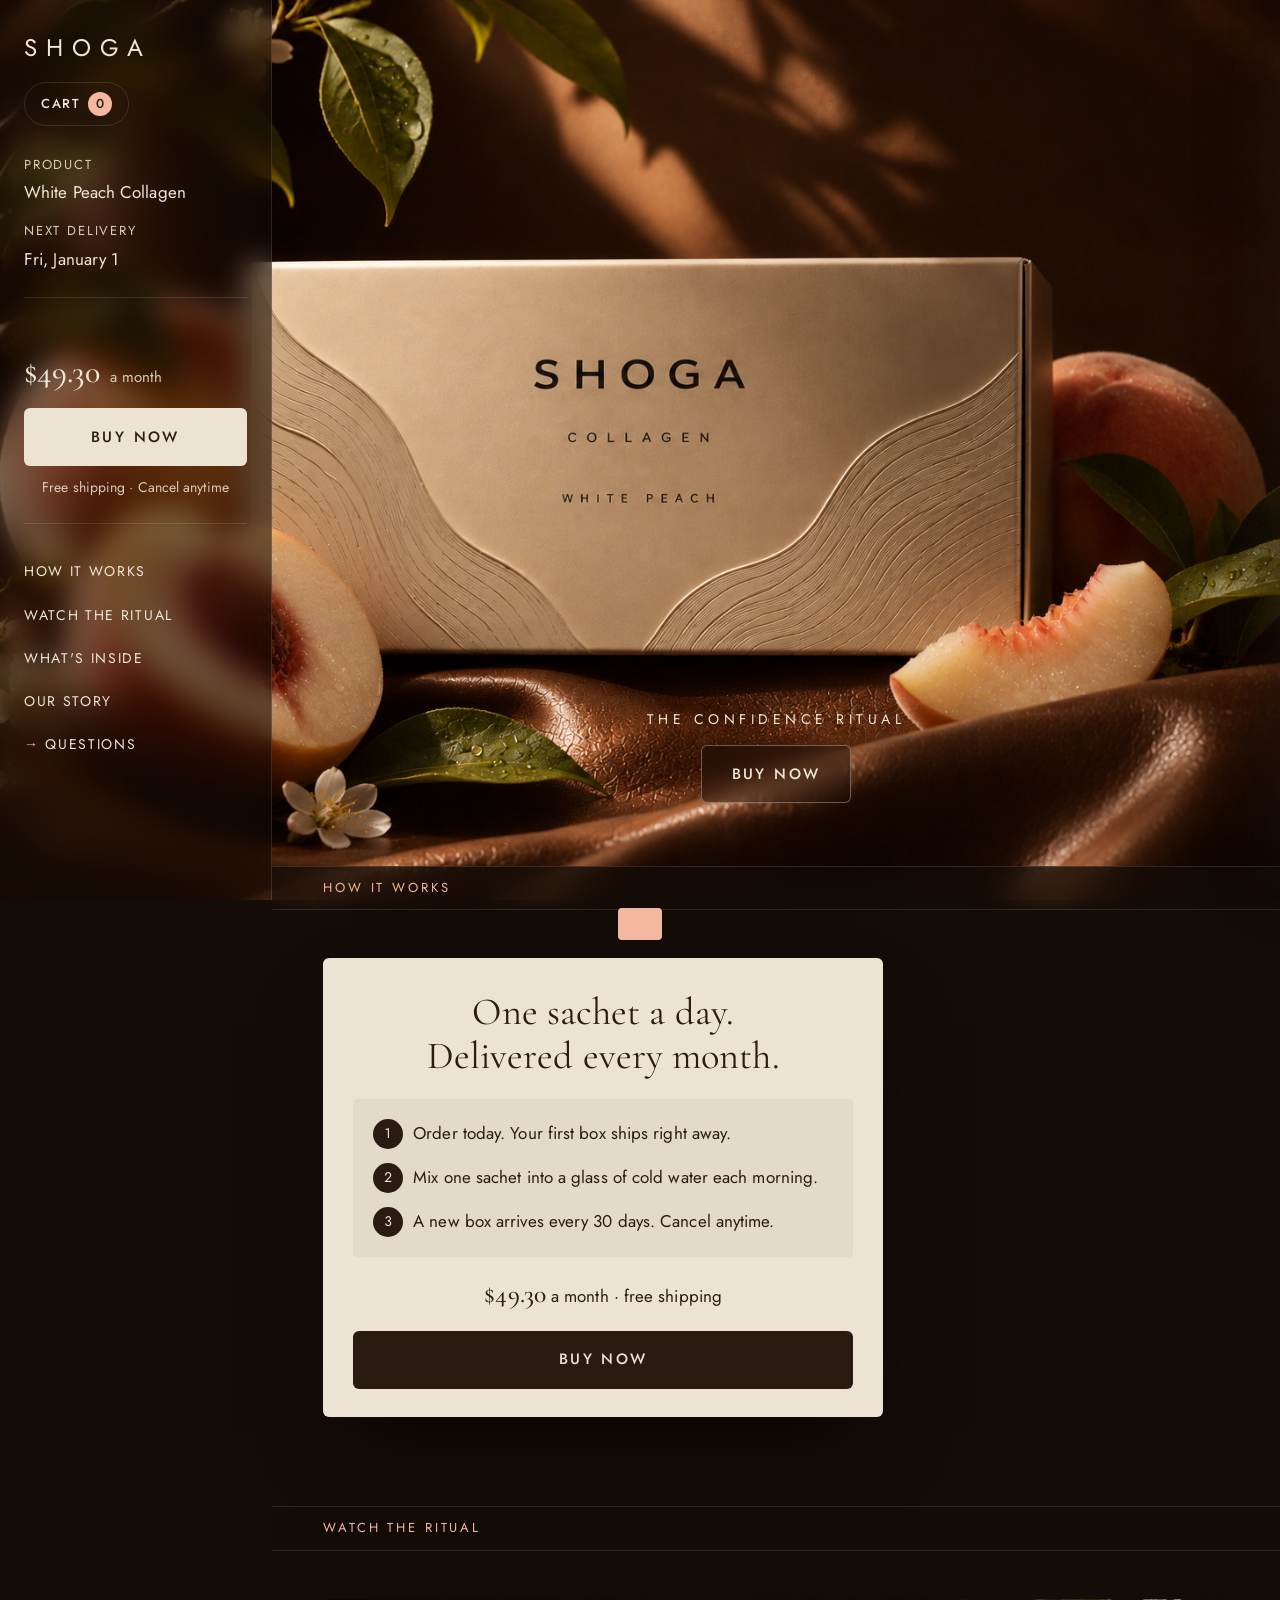
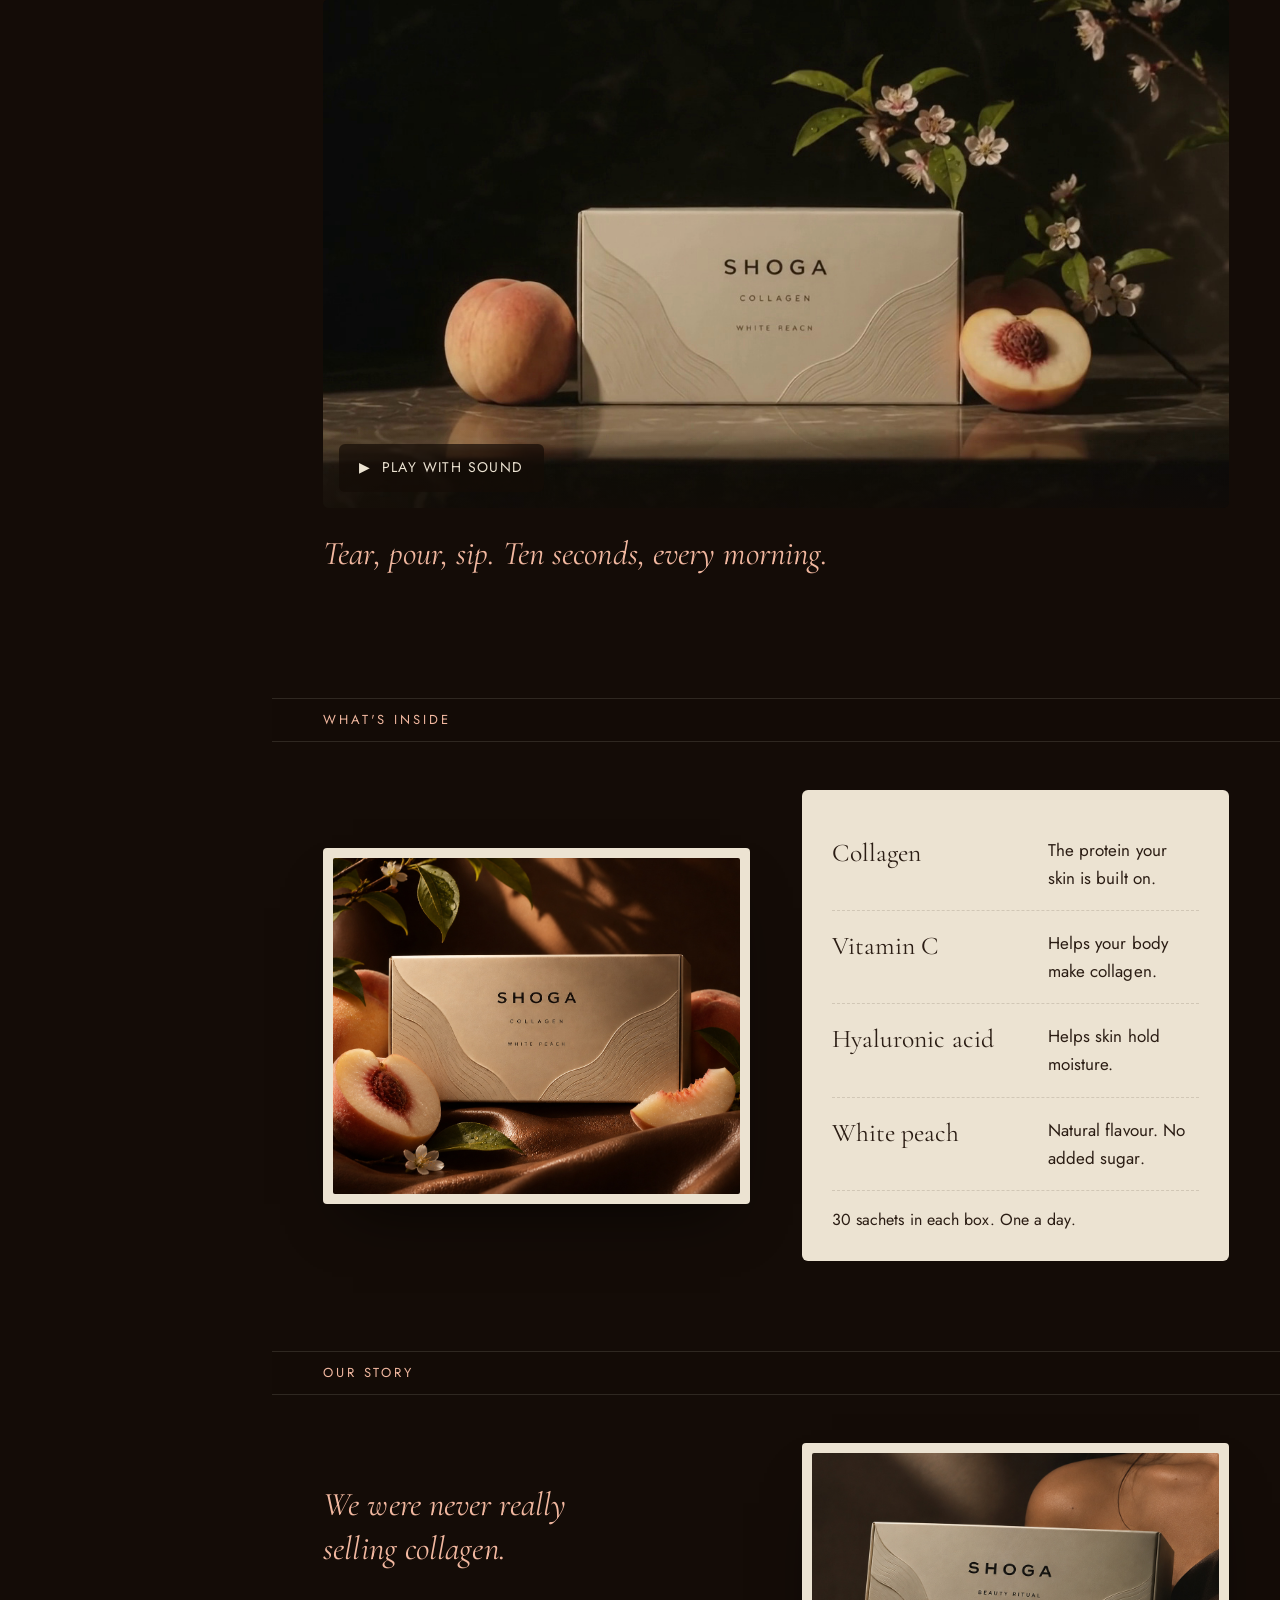
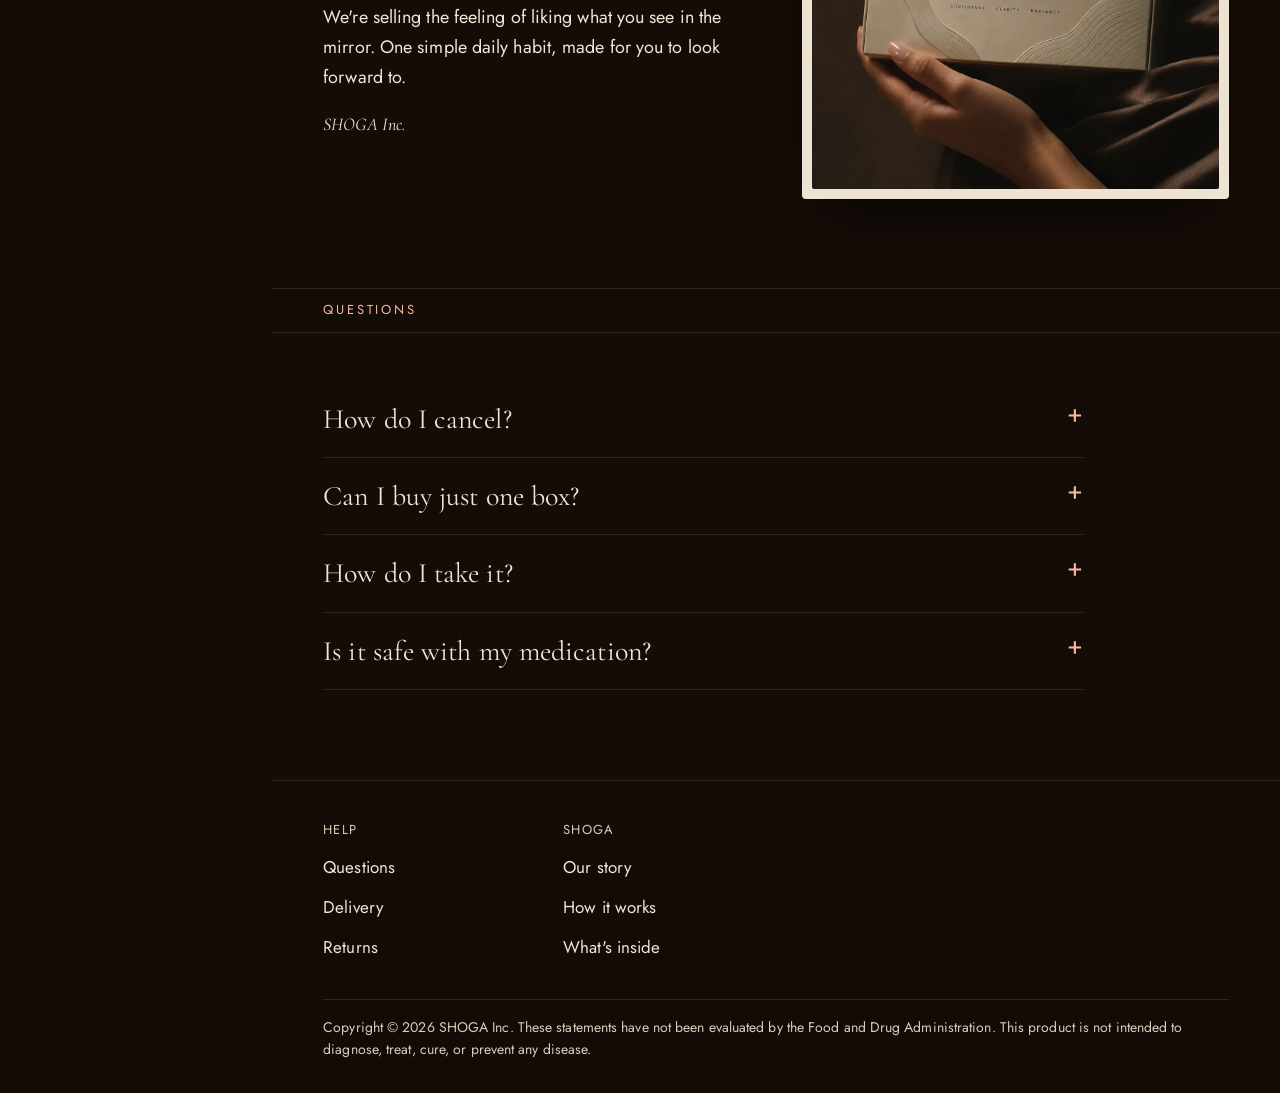
==== commit d985adca: "v2: product photo as the site backdrop; easier for older visitors - The White Peach product photo is" ====
--- a/shoga-v2/index.html
+++ b/shoga-v2/index.html
@@ -4,15 +4,16 @@
   <meta charset="utf-8" />
   <meta name="viewport" content="width=device-width, initial-scale=1, viewport-fit=cover" />
   <title>SHOGA — Ritual Club</title>
-  <meta name="description" content="SHOGA White Peach Collagen. A monthly confidence ritual, delivered to members of the Ritual Club." />
+  <meta name="description" content="SHOGA White Peach Collagen. One sachet a day, delivered every month." />
   <meta name="theme-color" content="#140c07" />
   <link rel="preconnect" href="https://fonts.googleapis.com" />
   <link rel="preconnect" href="https://fonts.gstatic.com" crossorigin />
   <link href="https://fonts.googleapis.com/css2?family=Cormorant+Garamond:ital,wght@0,300;0,400;0,500;1,300;1,400&family=Jost:wght@300;400;500&display=swap" rel="stylesheet" />
+  <link rel="preload" as="image" href="assets/backdrop.jpg" />
   <link rel="stylesheet" href="styles.css" />
 </head>
 <body>
-  <p class="notice"><a href="#formula">Batch No. 01 · White Peach is shipping now. <u>Read the formula</u></a></p>
+  <a class="skip" href="#how">Skip to how it works</a>
 
   <div class="frame">
     <!-- Sidebar (desktop) / top bar (mobile) -->
@@ -20,164 +21,117 @@
       <div class="side__top">
         <a href="#top" class="logo" aria-label="SHOGA home">SHOGA</a>
         <div class="side__actions">
-          <button class="pill-btn cart-toggle" type="button" aria-label="Open cart">Cart <span class="cart-count">0</span></button>
+          <button class="pill-btn cart-toggle" type="button"><span class="cart-label">Cart</span> <span class="cart-count">0</span></button>
           <button class="menu-btn" type="button" aria-label="Open menu" aria-expanded="false"><span></span><span></span><span></span></button>
         </div>
       </div>
 
       <dl class="status">
-        <div><dt>Current batch:</dt><dd><span class="tag">No. 01 · White Peach</span></dd></div>
-        <div><dt>Next box ships:</dt><dd><span class="tag tag--count" id="countdown">--d --h --m --s</span></dd></div>
-        <div><dt>Ritual Club:</dt><dd><span class="tag tag--open"><i></i>Open</span></dd></div>
+        <div><dt>Product</dt><dd>White Peach Collagen</dd></div>
+        <div><dt>Next delivery</dt><dd id="nextShip">—</dd></div>
       </dl>
+
+      <!-- The one main action, always visible on desktop -->
+      <div class="side__buy">
+        <p><b data-price-sub></b> a month</p>
+        <button class="btn btn--solid btn--big" type="button" data-primary>Buy now</button>
+        <p class="side__note">Free shipping · Cancel anytime</p>
+      </div>
 
       <nav class="side__nav" aria-label="Sections">
         <a href="#how">How it works</a>
-        <a href="#film">The ritual</a>
-        <a href="#white-peach">White Peach</a>
-        <a href="#formula">Formula</a>
+        <a href="#film">Watch the ritual</a>
+        <a href="#formula">What's inside</a>
         <a href="#story">Our story</a>
         <a href="#faq">Questions</a>
       </nav>
-
-      <div class="side__foot">
-        <div><span>Currency</span><b>USD $</b></div>
-        <div><span>Ships to</span><b>United States</b></div>
-      </div>
     </aside>
 
     <main id="top">
-      <!-- HERO -->
-      <section class="hero" aria-label="SHOGA Ritual Club">
-        <div class="hero__media">
-          <video autoplay muted loop playsinline preload="auto" poster="assets/ritual-poster.jpg">
-            <source src="assets/ritual.mp4" type="video/mp4" />
-          </video>
+      <!-- The page backdrop (body::before) is the hero: this section is a clear window onto it -->
+      <section class="hero" aria-label="SHOGA Collagen, White Peach">
+        <div class="hero__cta">
+          <p>The confidence ritual</p>
+          <button class="btn btn--glass btn--big" type="button" data-primary>Buy now</button>
         </div>
-        <div class="card hero__card" id="how">
-          <p class="hero__lede"><b>A new model for confidence.</b> A collagen ritual blended for skin you stop hiding, delivered every month. <span class="accent">Ritual Club open.</span></p>
+      </section>
+
+      <!-- HOW IT WORKS -->
+      <section class="block" id="how">
+        <h2 class="label"><a href="#how">How it works</a></h2>
+        <div class="card hero__card">
+          <h3 class="card__title">One sachet a day.<br/>Delivered every month.</h3>
           <ol class="steps">
-            <li><span>01</span>Join the Ritual Club below.</li>
-            <li><span>02</span>Your first box of White Peach ships today, at 15% off.</li>
-            <li><span>03</span>After that, a fresh box arrives every 30 days. Skip, pause or cancel anytime.</li>
+            <li><span>1</span>Order today. Your first box ships right away.</li>
+            <li><span>2</span>Mix one sachet into a glass of cold water each morning.</li>
+            <li><span>3</span>A new box arrives every 30 days. Cancel anytime.</li>
           </ol>
-          <p class="small">Each box is 30 sachets for <b data-price-sub></b> a month, with free shipping. Or buy a single box for <b data-price-once></b>.</p>
-          <button class="btn btn--join" type="button" data-join>Join <i class="dot"></i></button>
+          <p class="price-line"><b data-price-sub></b> a month · free shipping</p>
+          <button class="btn btn--solid btn--big" type="button" data-primary>Buy now</button>
         </div>
       </section>
 
       <!-- FILM -->
       <section class="block" id="film">
-        <h2 class="label"><a href="#film">The ritual <span>#</span></a></h2>
+        <h2 class="label"><a href="#film">Watch the ritual</a></h2>
         <div class="film">
           <video class="film__video" muted loop playsinline preload="metadata" poster="assets/step-box.jpg">
             <source src="assets/ritual.mp4" type="video/mp4" />
           </video>
           <div class="film__bar">
-            <button class="film__play" type="button" aria-pressed="false">▶ <span>Watch with sound</span></button>
-            <span class="film__time">00:00 / 00:10</span>
+            <button class="film__play" type="button" aria-pressed="false">▶ <span>Play with sound</span></button>
           </div>
         </div>
-        <div class="split">
-          <p class="italic">Tear one sachet. Pour it into cold water. Sip. Ten seconds that change how you walk into a room.</p>
-          <p>We made the simplest ritual we could. No serums to layer and no twelve-step routine. The point is to show up for yourself every morning, and let the confidence compound.</p>
-        </div>
+        <p class="italic film__caption">Tear, pour, sip. Ten seconds, every morning.</p>
       </section>
 
-      <!-- WHITE PEACH -->
-      <section class="block" id="white-peach">
-        <h2 class="label"><a href="#white-peach">White Peach Collagen <span>#</span></a></h2>
+      <!-- WHAT'S INSIDE -->
+      <section class="block" id="formula">
+        <h2 class="label"><a href="#formula">What's inside</a></h2>
         <div class="feature">
           <figure class="frame-img"><img src="assets/product-peach.jpg" alt="SHOGA Collagen White Peach box with fresh peaches on silk" loading="lazy" /></figure>
-          <div class="feature__text">
-            <p class="italic">Soft, ripe white peach, with a little floral sweetness. A ritual should be a pleasure.</p>
-            <p>Our first batch pairs hydrolysed collagen peptides with vitamin C and hyaluronic acid, flavoured with white peach and no added sugar. Thirty sachets, one a day.</p>
-            <ul class="facts">
-              <li><span>Sachets</span><b>30</b></li>
-              <li><span>Per day</span><b>1</b></li>
-              <li><span>Ritual</span><b>10 sec</b></li>
-            </ul>
-            <button class="link" type="button" data-join>Add White Peach to your ritual →</button>
+          <div class="card ledger">
+            <dl>
+              <div><dt>Collagen</dt><dd>The protein your skin is built on.</dd></div>
+              <div><dt>Vitamin C</dt><dd>Helps your body make collagen.</dd></div>
+              <div><dt>Hyaluronic acid</dt><dd>Helps skin hold moisture.</dd></div>
+              <div><dt>White peach</dt><dd>Natural flavour. No added sugar.</dd></div>
+            </dl>
+            <p class="ledger__foot">30 sachets in each box. One a day.</p>
           </div>
-        </div>
-      </section>
-
-      <!-- FORMULA -->
-      <section class="block" id="formula">
-        <h2 class="label"><a href="#formula">The formula <span>#</span></a></h2>
-        <div class="card ledger">
-          <p class="ledger__head"><span>Batch No. 01</span><span>White Peach</span></p>
-          <dl>
-            <div><dt>Collagen peptides</dt><dd>Hydrolysed for easy absorption. The structural protein skin is built on.</dd></div>
-            <div><dt>Vitamin C</dt><dd>Contributes to normal collagen formation for the normal function of the skin.</dd></div>
-            <div><dt>Hyaluronic acid</dt><dd>A moisture-loving molecule for a plump, well-rested look.</dd></div>
-            <div><dt>White peach</dt><dd>Natural flavour. The reason you'll look forward to it.</dd></div>
-          </dl>
-          <p class="ledger__foot">No added sugar · No artificial colours · Gluten free · Third-party tested</p>
         </div>
       </section>
 
       <!-- STORY -->
       <section class="block" id="story">
-        <h2 class="label"><a href="#story">Our story <span>#</span></a></h2>
+        <h2 class="label"><a href="#story">Our story</a></h2>
         <div class="feature feature--rev">
-          <figure class="frame-img"><img src="assets/hold.jpg" alt="A woman holding the SHOGA beauty ritual box against her shoulder" loading="lazy" /></figure>
+          <figure class="frame-img"><img src="assets/hold.jpg" alt="A woman holding the SHOGA box against her shoulder" loading="lazy" /></figure>
           <div class="feature__text">
             <p class="italic">We were never really selling collagen.</p>
-            <p>We're selling the second glance in the mirror, the bare shoulder, the photo you don't retake, the room you walk into first. Every other beauty brand sells fixes: something to hide, cover or correct. We wanted to sell the feeling of having nothing to hide.</p>
+            <p>We're selling the feeling of liking what you see in the mirror. One simple daily habit, made for you to look forward to.</p>
             <p class="sign">SHOGA Inc.</p>
           </div>
         </div>
       </section>
 
-      <!-- WORDS (carousel) -->
-      <section class="block" id="words">
-        <h2 class="label"><a href="#words">Words to sip to <span>#</span></a></h2>
-        <div class="carousel" aria-roledescription="carousel">
-          <button class="carousel__nav" type="button" data-dir="-1" aria-label="Previous">‹</button>
-          <div class="card carousel__card">
-            <p class="carousel__quote" aria-live="polite"></p>
-          </div>
-          <button class="carousel__nav" type="button" data-dir="1" aria-label="Next">›</button>
-          <p class="carousel__count"></p>
-        </div>
-      </section>
-
-      <!-- GALLERY -->
-      <section class="block" id="gallery">
-        <h2 class="label"><a href="#gallery">In the light <span>#</span></a></h2>
-        <div class="gallery" tabindex="0" aria-label="Product photos, scroll sideways">
-          <img src="assets/daylight.jpg" alt="SHOGA box in daylight with peach blossom" loading="lazy" />
-          <img src="assets/step-pour.jpg" alt="Collagen powder pouring into a glass of water" loading="lazy" />
-          <img src="assets/box-night.jpg" alt="SHOGA box in warm evening light" loading="lazy" />
-          <img src="assets/peach-macro.jpg" alt="Close-up of a dewy white peach" loading="lazy" />
-          <img src="assets/emboss.jpg" alt="Embossed wave lines on the SHOGA box" loading="lazy" />
-        </div>
-      </section>
-
       <!-- FAQ -->
       <section class="block" id="faq">
-        <h2 class="label"><a href="#faq">Questions <span>#</span></a></h2>
+        <h2 class="label"><a href="#faq">Questions</a></h2>
         <div class="faq">
-          <details><summary>How does the Ritual Club work?</summary><p>Your first box ships when you join. After that a fresh box ships every 30 days at 15% off, with free shipping. Skip, pause or cancel from your account before the next box ships.</p></details>
-          <details><summary>When will I notice a difference?</summary><p>Everyone's skin is different, so we don't promise overnight miracles. Collagen rewards consistency. We recommend the daily ritual for at least 8–12 weeks.</p></details>
-          <details><summary>Can I buy a single box?</summary><p>Yes. Choose "One box" when you join. It's a single 30-day box with no subscription.</p></details>
-          <details><summary>Can I take it with other supplements?</summary><p>Usually, yes. If you're pregnant, breastfeeding, taking medication or have a medical condition, check with your doctor first.</p></details>
+          <details><summary>How do I cancel?</summary><p>Anytime, from your account, before your next box ships. There are no fees and no phone calls.</p></details>
+          <details><summary>Can I buy just one box?</summary><p>Yes. When you tap "Buy now", choose "One box". It's a single box with no monthly delivery.</p></details>
+          <details><summary>How do I take it?</summary><p>Mix one sachet into a glass of cold water and drink it. Once a day, at any time that suits you.</p></details>
+          <details><summary>Is it safe with my medication?</summary><p>If you take medication or have a medical condition, please ask your doctor before starting any supplement.</p></details>
         </div>
       </section>
 
       <footer class="footer">
         <div class="footer__cols">
-          <div><h3>Help</h3><a href="#faq">FAQ</a><a href="#faq">Delivery</a><a href="#faq">Returns</a></div>
-          <div><h3>SHOGA</h3><a href="#story">Our story</a><a href="#how">How it works</a><a href="#formula">Formula</a></div>
-          <div><h3>Follow</h3><a href="#top">Instagram</a><a href="#top">TikTok</a></div>
+          <div><h3>Help</h3><a href="#faq">Questions</a><a href="#faq">Delivery</a><a href="#faq">Returns</a></div>
+          <div><h3>SHOGA</h3><a href="#story">Our story</a><a href="#how">How it works</a><a href="#formula">What's inside</a></div>
         </div>
-        <form class="newsletter" novalidate>
-          <label for="email">Letters on confidence, once a month</label>
-          <div><input id="email" type="email" placeholder="Your email" autocomplete="email" required /><button type="submit">Sign up</button></div>
-          <p class="newsletter__msg" role="status"></p>
-        </form>
-        <p class="footer__legal">Copyright © <span id="year"></span> SHOGA Inc. · These statements have not been evaluated by the Food and Drug Administration. This product is not intended to diagnose, treat, cure, or prevent any disease.</p>
+        <p class="footer__legal">Copyright © <span id="year"></span> SHOGA Inc. These statements have not been evaluated by the Food and Drug Administration. This product is not intended to diagnose, treat, cure, or prevent any disease.</p>
       </footer>
     </main>
   </div>
@@ -185,47 +139,45 @@
   <!-- Mobile menu -->
   <nav class="sheet-menu" aria-label="Sections" hidden>
     <a href="#how">How it works</a>
-    <a href="#film">The ritual</a>
-    <a href="#white-peach">White Peach</a>
-    <a href="#formula">Formula</a>
+    <a href="#film">Watch the ritual</a>
+    <a href="#formula">What's inside</a>
     <a href="#story">Our story</a>
     <a href="#faq">Questions</a>
   </nav>
 
-  <!-- Mobile join bar -->
+  <!-- Mobile: the one main action, always at the bottom -->
   <div class="joinbar">
-    <span><b data-price-sub></b> / month · Club open</span>
-    <button class="btn btn--join" type="button" data-join>Join <i class="dot"></i></button>
+    <span class="joinbar__info"><b data-price-sub></b> a month</span>
+    <button class="btn btn--solid btn--big" type="button" data-primary>Buy now</button>
   </div>
 
-  <!-- Join card (modal on desktop, bottom sheet on mobile) -->
+  <!-- Buy sheet (modal on desktop, bottom sheet on mobile) -->
   <div class="scrim" hidden></div>
   <div class="join" role="dialog" aria-modal="true" aria-labelledby="joinTitle" hidden>
     <button class="join__close" type="button" aria-label="Close">×</button>
-    <h2 id="joinTitle">Join the Ritual Club</h2>
-    <p>Batch No. 01 · White Peach is shipping now. Choose how you'd like your ritual.</p>
+    <h2 id="joinTitle">Choose your box</h2>
     <fieldset class="opts">
-      <legend class="sr-only">Plan</legend>
+      <legend class="sr-only">How would you like to buy?</legend>
       <label class="opt"><input type="radio" name="plan" value="sub" id="plan-sub" checked />
-        <span><b>Ritual Club</b><em>Every 30 days · Save 15% · Free shipping</em></span><strong data-price-sub></strong></label>
+        <span><b>Monthly delivery</b><em>Save 15% · free shipping · cancel anytime</em></span><strong data-price-sub></strong></label>
       <label class="opt"><input type="radio" name="plan" value="once" id="plan-once" />
-        <span><b>One box</b><em>A single 30-day box</em></span><strong data-price-once></strong></label>
+        <span><b>One box</b><em>No monthly delivery</em></span><strong data-price-once></strong></label>
     </fieldset>
     <div class="join__qty">
-      <span>Boxes</span>
-      <div class="qty"><button type="button" data-q="-1" aria-label="Fewer boxes">−</button><output id="qty">1</output><button type="button" data-q="1" aria-label="More boxes">+</button></div>
+      <span id="qtyLabel">Number of boxes</span>
+      <div class="qty" role="group" aria-labelledby="qtyLabel"><button type="button" data-q="-1" aria-label="One fewer box">−</button><output id="qty">1</output><button type="button" data-q="1" aria-label="One more box">+</button></div>
     </div>
-    <p class="join__meta"><span>Batch No. 01</span><span><i class="dot"></i> Club open</span></p>
-    <button class="btn btn--solid" type="button" id="addToCart">Add to cart · <span data-total></span></button>
+    <button class="btn btn--solid btn--big" type="button" id="addToCart">Add to cart · <span data-total></span></button>
   </div>
 
   <!-- Cart -->
   <aside class="cart" aria-label="Cart" hidden>
-    <header><h2>Your ritual</h2><button class="join__close cart-close" type="button" aria-label="Close cart">×</button></header>
+    <header><h2>Your cart</h2><button class="join__close cart-close" type="button" aria-label="Close cart">×</button></header>
     <div class="cart__items"></div>
     <footer>
-      <p class="cart__row"><span>Subtotal</span><b data-subtotal>$0.00</b></p>
-      <button class="btn btn--solid" type="button" id="checkout">Checkout</button>
+      <p class="cart__row"><span>Total</span><b data-subtotal>$0.00</b></p>
+      <button class="btn btn--solid btn--big btn--checkout" type="button" id="checkout">Checkout</button>
+      <button class="cart__keep" type="button">Keep browsing</button>
     </footer>
   </aside>
 
--- a/shoga-v2/styles.css
+++ b/shoga-v2/styles.css
@@ -8,7 +8,7 @@
   --sand-deep: #140c07;   /* sidebar and label bands: deepest cocoa */
   --paper: #ece3d2;       /* cards: the cream of the box */
   --ink: #efe6d6;         /* text on cocoa */
-  --ink-soft: #b9aa93;
+  --ink-soft: #d9cdb9;
   --line: rgba(239, 230, 214, .13);
   --peach: #f2b8a0;       /* white peach */
   --accent: #f2b8a0;      /* accent text on cocoa */
@@ -29,7 +29,7 @@
 /* Cream surfaces (cards, join sheet, cart) flip the text tokens, like print on the box */
 .card, .join, .cart, .frame-img {
   --ink: var(--cocoa-ink);
-  --ink-soft: #75645a;
+  --ink-soft: #594a3f;
   --line: rgba(43, 29, 20, .14);
   --accent: #96553a;
   color: var(--ink);
@@ -39,11 +39,27 @@
 *, *::before, *::after { box-sizing: border-box; }
 html { scroll-behavior: smooth; -webkit-text-size-adjust: 100%; scroll-padding-top: 16px; }
 body {
-  margin: 0; background: var(--sand); color: var(--ink);
+  margin: 0; background: var(--sand-deep); color: var(--ink);
   font: 300 15px/1.75 var(--sans); letter-spacing: .01em;
   -webkit-font-smoothing: antialiased;
 }
 body.lock { overflow: hidden; }
+
+/* ---------- Backdrop: the White Peach photo behind the whole site ---------- */
+/* Fixed pseudo-elements (not background-attachment: fixed) so it also stays put on iOS. */
+body::before {
+  content: ""; position: fixed; inset: 0; z-index: -2;
+  background: var(--sand-deep) url("assets/backdrop.jpg") center 38% / cover no-repeat;
+}
+/* Cocoa veil: clear over the hero, deepening as you scroll so text stays readable */
+body::after {
+  content: ""; position: fixed; inset: 0; z-index: -1; pointer-events: none;
+  background: rgba(16, 10, 6, var(--veil, 0));
+}
+:root { --glass: rgba(20, 12, 7, .55); --glass-strong: rgba(20, 12, 7, .78); }
+.glass, .side, .label, .notice, .footer {
+  -webkit-backdrop-filter: blur(14px) saturate(1.1); backdrop-filter: blur(14px) saturate(1.1);
+}
 img, video { display: block; max-width: 100%; }
 a { color: inherit; }
 button { font: inherit; color: inherit; background: none; border: 0; padding: 0; cursor: pointer; }
@@ -57,7 +73,7 @@
 .card .italic, .join .italic { color: var(--accent); }
 
 /* ---------- Notice ---------- */
-.notice { margin: 0; padding: 8px var(--pad-r) 8px var(--pad); text-align: center; font-size: 10.5px; letter-spacing: .28em; text-transform: uppercase; color: var(--ink-soft); background: var(--sand-deep); border-bottom: 1px solid var(--line); }
+.notice { margin: 0; padding: 8px var(--pad-r) 8px var(--pad); text-align: center; font-size: 10.5px; letter-spacing: .28em; text-transform: uppercase; color: var(--ink-soft); background: var(--glass-strong); border-bottom: 1px solid var(--line); }
 .notice a { text-decoration: none; }
 .notice u { text-underline-offset: 3px; }
 
@@ -69,7 +85,7 @@
   position: sticky; top: 0; height: 100vh; height: 100dvh; overflow-y: auto; scrollbar-width: none;
   display: flex; flex-direction: column; gap: 28px;
   padding: 28px 24px 24px max(24px, env(safe-area-inset-left, 0px));
-  background: var(--sand-deep); border-right: 1px solid var(--line);
+  background: var(--glass); border-right: 1px solid var(--line);
 }
 .side__top { display: flex; align-items: center; justify-content: space-between; gap: 12px; }
 .logo { font-family: var(--brand); font-weight: 400; font-size: 21px; letter-spacing: .38em; text-decoration: none; }
@@ -105,11 +121,16 @@
 /* ---------- Main column ---------- */
 main { min-width: 0; }
 
-.hero { position: relative; min-height: min(86vh, 820px); display: grid; align-items: center; justify-items: end; padding: 32px clamp(16px, 4vw, 56px); overflow: hidden; isolation: isolate; }
-.hero__media { position: absolute; inset: 0; z-index: -1; background: var(--sand-deep); }
-.hero__media video { width: 100%; height: 100%; object-fit: cover; }
+.hero { position: relative; height: calc(100vh - 34px); height: calc(100svh - 34px); min-height: 520px; display: grid; align-items: end; justify-items: center; padding: 0 clamp(16px, 4vw, 56px) 7vh; }
+.hero__cta { display: grid; justify-items: center; gap: 14px; text-align: center; }
+.hero__cta p { margin: 0; font-size: 10.5px; letter-spacing: .42em; text-transform: uppercase; color: var(--ink); text-shadow: 0 1px 12px rgba(0,0,0,.6); }
+.btn--glass { background: rgba(20, 12, 7, .45); border: 1px solid rgba(239, 230, 214, .35); color: var(--ink); -webkit-backdrop-filter: blur(10px); backdrop-filter: blur(10px); }
+.btn--glass:hover { background: var(--paper); color: var(--cocoa-ink); }
+.hero__cue { position: absolute; right: clamp(16px, 4vw, 56px); bottom: 7vh; width: 1px; height: 56px; background: rgba(239,230,214,.25); overflow: hidden; }
+.hero__cue span { position: absolute; inset: 0; background: var(--peach); animation: cue 2.2s ease-in-out infinite; }
+@keyframes cue { 0% { transform: translateY(-100%); } 60%, 100% { transform: translateY(100%); } }
 .card { background: var(--paper); border-radius: 6px; }
-.hero__card { width: min(440px, 100%); padding: 28px 28px 24px; box-shadow: 0 40px 80px -30px rgba(0,0,0,.7); }
+.hero__card { width: min(520px, 100%); padding: 28px 28px 24px; box-shadow: 0 40px 80px -30px rgba(0,0,0,.7); }
 .hero__lede { text-align: center; font-size: 13px; color: var(--ink-soft); margin-bottom: 18px; }
 .hero__lede b { font-weight: 400; color: var(--ink); }
 .steps { list-style: none; margin: 0 0 16px; padding: 16px 18px; background: rgba(216, 206, 191, .45); border-radius: 4px; display: grid; gap: 6px; font-size: 12.5px; }
@@ -126,7 +147,7 @@
 
 /* ---------- Labelled blocks ---------- */
 .block { padding-bottom: clamp(48px, 7vw, 96px); }
-.label { position: sticky; top: 0; z-index: 5; margin: 0 0 clamp(24px, 4vw, 48px); padding: 8px clamp(16px, 4vw, 56px); background: var(--sand-deep); border-block: 1px solid var(--line); font: 400 10.5px/1.4 var(--sans); letter-spacing: .32em; text-transform: uppercase; color: var(--accent); }
+.label { position: sticky; top: 0; z-index: 5; margin: 0 0 clamp(24px, 4vw, 48px); padding: 8px clamp(16px, 4vw, 56px); background: var(--glass-strong); border-block: 1px solid var(--line); font: 400 10.5px/1.4 var(--sans); letter-spacing: .32em; text-transform: uppercase; color: var(--accent); }
 .label a { text-decoration: none; }
 .label span { color: var(--ink-soft); opacity: 0; transition: opacity .2s; }
 .label a:hover span, .label a:focus-visible span { opacity: 1; }
@@ -183,7 +204,7 @@
 .faq details p { color: var(--ink-soft); max-width: 62ch; }
 
 /* ---------- Footer ---------- */
-.footer { display: grid; grid-template-columns: 1.4fr 1fr; gap: 32px 48px; padding: 40px clamp(16px, 4vw, 56px) calc(32px + env(safe-area-inset-bottom, 0px)); background: var(--sand-deep); border-top: 1px solid var(--line); }
+.footer { display: grid; grid-template-columns: 1.4fr 1fr; gap: 32px 48px; padding: 40px clamp(16px, 4vw, 56px) calc(32px + env(safe-area-inset-bottom, 0px)); background: var(--glass-strong); border-top: 1px solid var(--line); }
 .footer__cols { display: grid; grid-template-columns: repeat(3, 1fr); gap: 20px; }
 .footer h3 { margin: 0 0 8px; font: 400 11px/1.4 var(--sans); letter-spacing: .1em; text-transform: uppercase; color: var(--ink-soft); }
 .footer__cols a { display: block; text-decoration: none; font-size: 12.5px; padding: 2px 0; }
@@ -290,7 +311,7 @@
 
   .sheet-menu:not([hidden]) {
     display: grid; position: fixed; z-index: 35; left: 0; right: 0; top: var(--bar-h, 96px);
-    padding: 8px var(--pad-r) 18px var(--pad); background: var(--sand-deep); border-bottom: 1px solid var(--line);
+    padding: 8px var(--pad-r) 18px var(--pad); background: rgba(20, 12, 7, .9); -webkit-backdrop-filter: blur(14px); backdrop-filter: blur(14px); border-bottom: 1px solid var(--line);
     box-shadow: 0 20px 40px -20px rgba(43,30,21,.4);
   }
   .sheet-menu a { padding: 12px 0; border-bottom: 1px solid var(--line); text-decoration: none; font-family: var(--serif); font-size: 1.4rem; }
@@ -298,9 +319,11 @@
   .label { top: var(--bar-h, 96px); }
   html { scroll-padding-top: calc(var(--bar-h, 96px) + 40px); }
 
-  .hero { min-height: auto; padding: 0 0 20px; display: block; }
-  .hero__media { position: relative; height: 56vh; min-height: 300px; }
-  .hero__card { width: auto; margin: -64px var(--pad-r) 0 var(--pad); position: relative; padding: 22px 18px 18px; }
+  .hero { height: calc(100svh - var(--bar-h, 96px) - 120px); min-height: 420px; padding-bottom: 22px; }
+  .hero__cta .btn { display: none; } /* the sticky join bar carries the button on phones */
+  .hero__cue { display: none; }
+  .hero__card { width: auto; padding: 22px 18px 18px; }
+  body::before { background-position: 50% 45%; }
   .hero__card .small { padding: 0 4px; }
   .steps { padding: 14px; }
 
@@ -337,8 +360,128 @@
   .opt { padding: 14px 12px; }
 }
 
+/* =====================================================================
+   Easy reading: an older audience comes first.
+   Large type, strong contrast, big tap targets, one obvious action.
+   ===================================================================== */
+body { font-size: 18px; font-weight: 400; line-height: 1.65; letter-spacing: .005em; }
+.skip { position: absolute; left: 12px; top: -80px; z-index: 100; padding: 12px 18px; background: var(--paper); color: var(--cocoa-ink); border-radius: 4px; }
+.skip:focus { top: 12px; }
+:focus-visible { outline: 3px solid var(--peach); outline-offset: 3px; }
+
+/* Buttons: cream on cocoa, cocoa on cream, peach once it's time to check out */
+.btn { font-weight: 500; }
+.btn--big { min-height: 58px; padding: 0 30px; font-size: 15px; letter-spacing: .16em; border-radius: 6px; }
+.btn--solid { width: 100%; background: var(--paper); color: var(--cocoa-ink); }
+.btn--solid:hover { background: #fff8ec; }
+.card .btn--solid, .join .btn--solid, .cart .btn--solid { background: var(--button); color: var(--paper); }
+.card .btn--solid:hover, .join .btn--solid:hover, .cart .btn--solid:hover { background: #3d291c; }
+.btn--checkout, [data-primary].is-checkout,
+.card [data-primary].is-checkout, .cart .btn--checkout { background: var(--peach); color: var(--cocoa-ink); }
+.btn--checkout:hover, [data-primary].is-checkout:hover { background: #f6c9b5; }
+
+/* Sidebar */
+.logo { font-size: 24px; }
+.pill-btn { min-height: 44px; padding: 8px 16px; font-size: 13px; letter-spacing: .12em; font-weight: 500; }
+.pill-btn.is-full { background: var(--peach); border-color: var(--peach); color: var(--cocoa-ink); }
+.pill-btn.is-full .cart-count { background: var(--cocoa-ink); color: var(--paper); }
+.cart-count { min-width: 24px; line-height: 24px; border-radius: 12px; font-size: 13px; }
+.status { gap: 14px; }
+.status dt { font-size: 13px; letter-spacing: .14em; }
+.status dd { font-size: 17px; }
+.side__buy { display: grid; gap: 10px; padding: 20px 0 24px; border-bottom: 1px solid var(--line); }
+.side__buy p { margin: 0; }
+.side__buy p:first-child { font-size: 15px; color: var(--ink-soft); }
+.side__buy p:first-child b { font-family: var(--serif); font-weight: 500; font-size: 2rem; color: var(--ink); margin-right: 4px; }
+.side__note { font-size: 14px; color: var(--ink-soft); text-align: center; }
+.side__nav { gap: 4px; }
+.side__nav a { font-size: 14px; letter-spacing: .12em; padding: 8px 0; color: var(--ink); }
+
+/* Sections */
+.label { font-size: 13px; letter-spacing: .22em; padding-block: 12px; }
+.hero__cta p { font-size: 14px; letter-spacing: .32em; }
+.hero__card { width: auto; max-width: 560px; padding: 32px 30px 28px; }
+.card__title { margin: 0 0 20px; font: 400 clamp(1.9rem, 3vw, 2.4rem)/1.15 var(--serif); text-align: center; }
+.steps { gap: 14px; padding: 20px; font-size: 17px; }
+.steps li { grid-template-columns: 40px 1fr; align-items: start; }
+.steps span { display: grid; place-items: center; width: 30px; height: 30px; border-radius: 50%; background: var(--button); color: var(--paper); font-size: 14px; }
+.price-line { text-align: center; font-size: 17px; margin: 0 0 16px; }
+.price-line b { font-family: var(--serif); font-weight: 500; font-size: 1.6rem; }
+.film__bar { padding: 16px; }
+.film__play { min-height: 48px; padding: 0 20px; border-radius: 6px; background: rgba(20, 12, 7, .7); font-size: 14px; letter-spacing: .1em; }
+.film__caption { margin-top: 24px; }
+.italic { font-size: clamp(1.7rem, 2.6vw, 2.1rem); }
+.feature__text > p:not(.italic) { font-size: 18px; color: var(--ink); }
+.ledger { padding: 28px 30px; }
+.ledger dl > div { grid-template-columns: minmax(150px, 200px) 1fr; padding: 18px 0; }
+.ledger dt { font-size: 1.6rem; }
+.ledger dd { font-size: 17px; color: var(--ink); align-self: center; }
+.ledger__foot { font-size: 16px; color: var(--ink); }
+.faq summary { font-size: clamp(1.45rem, 2.2vw, 1.75rem); padding: 20px 0; min-height: 56px; }
+.faq summary::after { font-size: 1.6rem; line-height: 1; }
+.faq details p { font-size: 18px; color: var(--ink); }
+.footer { grid-template-columns: 1fr; }
+.footer__cols { grid-template-columns: repeat(2, minmax(0, 220px)); }
+.footer h3 { font-size: 13px; }
+.footer__cols a { font-size: 17px; padding: 6px 0; }
+.footer__legal { font-size: 14px; line-height: 1.6; }
+
+/* Buy sheet and cart */
+.join { width: min(480px, calc(100% - 32px)); padding: 36px 30px 28px; }
+.join h2 { font-size: 2.3rem; margin-bottom: 18px; }
+.join__close { width: 52px; height: 52px; font-size: 30px; }
+.opts { gap: 12px; margin: 0 0 20px; }
+.opt { grid-template-columns: 26px 1fr auto; padding: 18px 16px; border-width: 2px; }
+.opt input { width: 24px; height: 24px; }
+.opt b { font-size: 19px; font-weight: 500; }
+.opt em { font-size: 15px; }
+.opt strong { font-size: 1.5rem; }
+.join__qty { font-size: 17px; margin-bottom: 20px; }
+.qty button { width: 52px; height: 52px; font-size: 24px; }
+.qty output { min-width: 34px; font-size: 19px; }
+.cart { width: min(460px, 100%); }
+.cart header h2 { font-size: 2rem; }
+.citem { grid-template-columns: 72px 1fr auto; }
+.citem img { width: 72px; height: 72px; }
+.citem b { font-size: 18px; font-weight: 500; }
+.citem small { font-size: 15px; }
+.citem .qty button { width: 44px; height: 44px; font-size: 20px; }
+.citem__price span { font-size: 18px; }
+.citem__rm { font-size: 15px; min-height: 44px; }
+.upsell { font-size: 16px; padding: 16px; border-width: 2px; }
+.cart__empty { font-size: 18px; }
+.cart footer { gap: 12px; }
+.cart__row { font-size: 18px; }
+.cart__row b { font-size: 1.8rem; }
+.cart__keep { min-height: 48px; font-size: 16px; text-decoration: underline; text-underline-offset: 4px; color: var(--ink-soft); }
+.toast { font-size: 16px; padding: 16px 22px; }
+
+@media (max-width: 760px) {
+  body { font-size: 17px; }
+  .side__buy { display: none; } /* the bottom bar carries the action on phones */
+  .status dt { font-size: 13px; letter-spacing: .1em; }
+  .status dd { font-size: 15px; }
+  .status > div:first-child { display: none; } /* phones: just the delivery date */
+  .status { -webkit-mask-image: none; mask-image: none; overflow: visible; }
+  .hero__card { padding: 26px 20px 22px; }
+  .steps { padding: 16px; font-size: 16.5px; }
+  .ledger { padding: 22px 18px; }
+  .ledger dl > div { grid-template-columns: 1fr; }
+  .joinbar { padding-top: 12px; }
+  .joinbar__info { font-size: 15px; }
+  .joinbar__info b { font-size: 1.5rem; }
+  .joinbar .btn { width: auto; flex: 1; max-width: 240px; }
+  .footer__cols { grid-template-columns: repeat(2, minmax(0, 1fr)); }
+  .join h2 { font-size: 2rem; }
+}
+
 @media (prefers-reduced-motion: reduce) {
   *, *::before, *::after { animation: none !important; transition-duration: .01ms !important; }
   html { scroll-behavior: auto; }
   .rv { opacity: 1; transform: none; }
 }
+
+/* Desktop sidebar: let the cart/checkout pill drop under the logo instead of being cut off */
+@media (min-width: 761px) {
+  .side__top { flex-wrap: wrap; row-gap: 14px; }
+}
